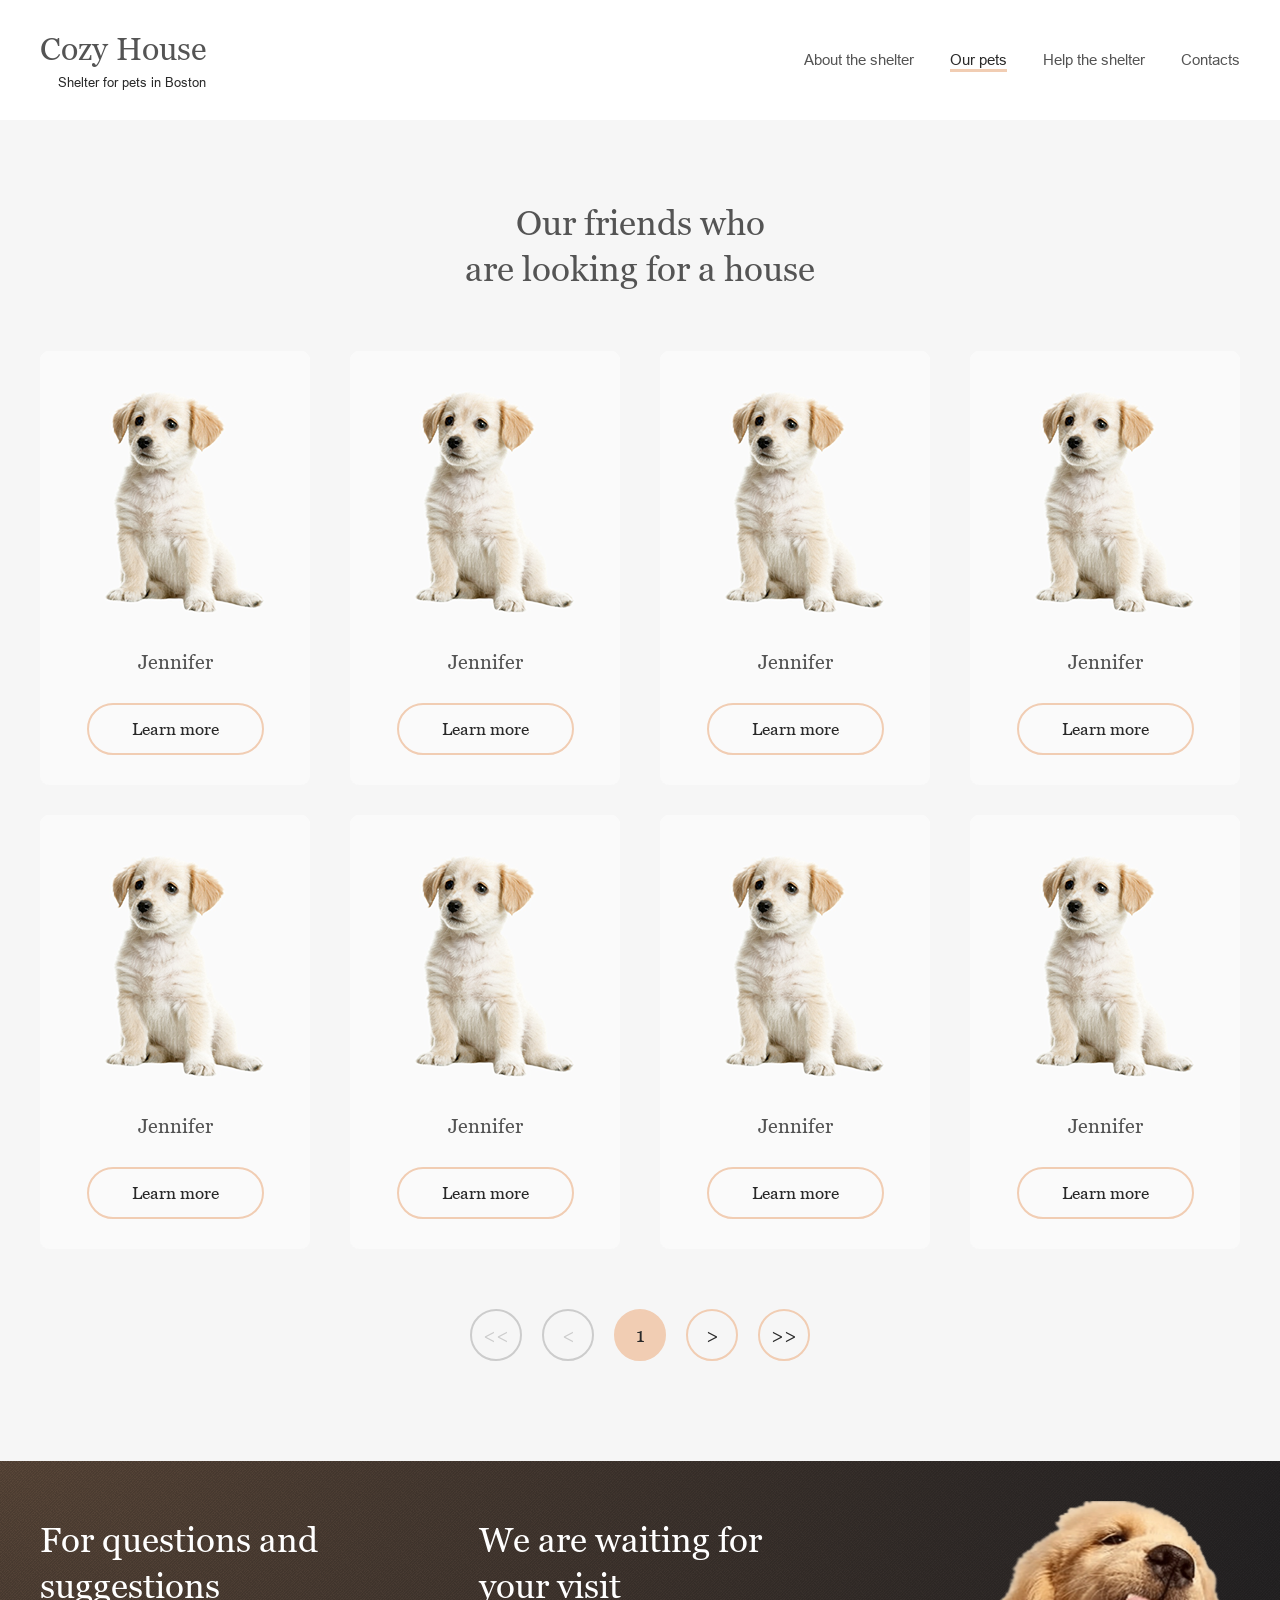
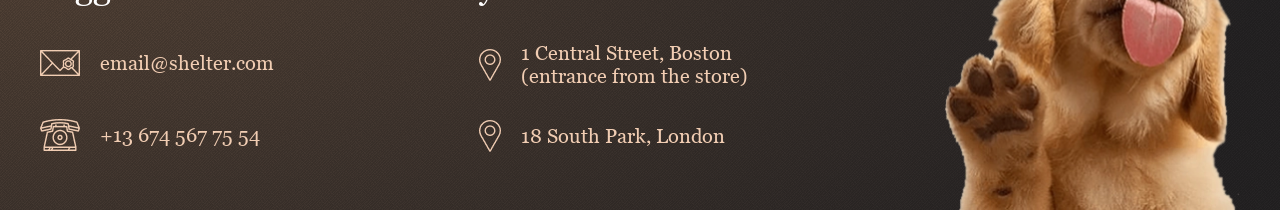
==== shelter/pets.html @ 3b266c6f "feat: add layout our pets page" ====
<!doctype html>
<html lang="en">
  <head>
    <meta charset="UTF-8" />
    <meta name="viewport" content="width=device-width, initial-scale=1.0" />
    <title>Our Pets</title>
    <link rel="stylesheet" href="./css/style.css" />
  </head>
  <body>
    <header class="header__content header__content--static u-content-width">
      <div class="header__logo">
        <p class="header__logo-title header__logo-title--dark">Cozy House</p>
        <p class="header__logo-subtitle header__logo-subtitle--dark">
          Shelter for pets in Boston
        </p>
      </div>
      <nav class="header__nav">
        <ul class="header__nav-list">
          <li class="header__nav-item header__nav-item--dark">
            <a href="" class="header__nav-link header__nav-link--dark"
              >About the shelter</a
            >
          </li>
          <li class="header__nav-item header__nav-item--dark is-active">
            <a
              href="./pets.html"
              class="header__nav-link header__nav-link--dark"
              >Our pets</a
            >
          </li>
          <li class="header__nav-item header__nav-item--dark">
            <a href="#help" class="header__nav-link header__nav-link--dark"
              >Help the shelter</a
            >
          </li>
          <li class="header__nav-item header__nav-item--dark">
            <a href="#footer" class="header__nav-link header__nav-link--dark"
              >Contacts</a
            >
          </li>
        </ul>
      </nav>
    </header>
    <main class="u-bgc-section">
      <div class="main-pets u-section-padding u-content-width">
        <h1 class="main-pets__title u-section-title u-section-title--center">
          Our friends who <br />
          are looking for a house
        </h1>
        <div class="main-pets__cards-wrapper">
          <div class="card">
            <img class="img" src="./assets/img/pets-jennifer.png" alt="" />
            <p class="card__pet-name">Jennifer</p>
            <button class="button button--width-187 button--bgc-transparent">
              Learn more
            </button>
          </div>
          <div class="card">
            <img class="img" src="./assets/img/pets-jennifer.png" alt="" />
            <p class="card__pet-name">Jennifer</p>
            <button class="button button--width-187 button--bgc-transparent">
              Learn more
            </button>
          </div>
          <div class="card">
            <img class="img" src="./assets/img/pets-jennifer.png" alt="" />
            <p class="card__pet-name">Jennifer</p>
            <button class="button button--width-187 button--bgc-transparent">
              Learn more
            </button>
          </div>
          <div class="card">
            <img class="img" src="./assets/img/pets-jennifer.png" alt="" />
            <p class="card__pet-name">Jennifer</p>
            <button class="button button--width-187 button--bgc-transparent">
              Learn more
            </button>
          </div>
          <div class="card">
            <img class="img" src="./assets/img/pets-jennifer.png" alt="" />
            <p class="card__pet-name">Jennifer</p>
            <button class="button button--width-187 button--bgc-transparent">
              Learn more
            </button>
          </div>
          <div class="card">
            <img class="img" src="./assets/img/pets-jennifer.png" alt="" />
            <p class="card__pet-name">Jennifer</p>
            <button class="button button--width-187 button--bgc-transparent">
              Learn more
            </button>
          </div>
          <div class="card">
            <img class="img" src="./assets/img/pets-jennifer.png" alt="" />
            <p class="card__pet-name">Jennifer</p>
            <button class="button button--width-187 button--bgc-transparent">
              Learn more
            </button>
          </div>
          <div class="card">
            <img class="img" src="./assets/img/pets-jennifer.png" alt="" />
            <p class="card__pet-name">Jennifer</p>
            <button class="button button--width-187 button--bgc-transparent">
              Learn more
            </button>
          </div>
        </div>
        <div class="main-pets__pagination">
          <button class="circle-button" disabled>&lt;&lt;</button>
          <button class="circle-button" disabled>&lt;</button>
          <button class="circle-button is-active">1</button>
          <button class="circle-button">&gt;</button>
          <button class="circle-button">&gt;&gt;</button>
        </div>
      </div>
    </main>
    <footer id="footer" class="footer">
      <div class="footer__content u-content-width">
        <div class="footer__block">
          <h2 class="footer__title footer__title--margin-42 u-section-title">
            For questions and suggestions
          </h2>
          <div class="footer__item footer__item--margin-bottom-43">
            <img class="img icon" src="./assets/img/mail.png" alt="" />
            <a class="footer__link" href="mailto:example@domain.com"
              >email@shelter.com</a
            >
          </div>
          <div class="footer__item">
            <img class="img icon" src="./assets/img/phone.png" alt="" />
            <a class="footer__link" href="tel:+13 674 567 75 54"
              >+13 674 567 75 54</a
            >
          </div>
        </div>
        <div class="footer__block">
          <h2 class="footer__title footer__title--margin-34 u-section-title">
            We are waiting for your visit
          </h2>
          <div class="footer__item footer__item--margin-bottom-32">
            <img class="icon" src="./assets/img/pin.png" alt="" />
            <a
              class="footer__link"
              target="_blank"
              href="https://www.google.com/maps/place/London,+UK/@51.5022575,-0.1047878,18.5z/data=!4m6!3m5!1s0x47d8a00baf21de75:0x52963a5addd52a99!8m2!3d51.5072178!4d-0.1275862!16zL20vMDRqcGw?entry=ttu&g_ep=EgoyMDI2MDYxMC4wIKXMDSoASAFQAw%3D%3D"
              >1 Central Street, Boston (entrance from the store)</a
            >
          </div>
          <div class="footer__item">
            <img class="icon" src="./assets/img/pin.png" alt="" />
            <a
              class="footer__link"
              href="https://www.google.com/maps/place/London,+UK/@51.5022575,-0.1047878,18.5z/data=!4m6!3m5!1s0x47d8a00baf21de75:0x52963a5addd52a99!8m2!3d51.5072178!4d-0.1275862!16zL20vMDRqcGw?entry=ttu&g_ep=EgoyMDI2MDYxMC4wIKXMDSoASAFQAw%3D%3D"
              >18 South Park, London
            </a>
          </div>
        </div>
        <div class="footer-img">
          <img class="img" src="./assets/img/footer-puppy.webp" alt="" />
        </div>
      </div>
    </footer>
  </body>
</html>
---- shelter/css/style.css ----
@charset "UTF-8";
:root {
  --color-primary: #f1cdb3;
  --color-light-s: #fafafa;
  --color-light-l: #f6f6f6;
  --color-light-hover: #fddcc4;
  --color-light-xl: #ffffff;
  --color-dark-s: #cdcdcd;
  --color-dark-m: #b2b2b2;
  --color-dark-l: #545454;
  --color-dark-xl: #292929;
  --fn-logo: 32px;
  --fn-sublogo: 13px;
  --fn-h1: 44px;
  --fn-main: 15px;
  --fn-button: 17px;
  --fn-h2: 35px;
  --fn-card: 20px;
}

/*! normalize.css v8.0.1 | MIT License | github.com/necolas/normalize.css */
/* Document
   ========================================================================== */
/**
 * 1. Correct the line height in all browsers.
 * 2. Prevent adjustments of font size after orientation changes in iOS.
 */
html {
  line-height: 1.15; /* 1 */
  -webkit-text-size-adjust: 100%; /* 2 */
}

/* Sections
   ========================================================================== */
/**
 * Remove the margin in all browsers.
 */
body {
  margin: 0;
}

/**
 * Render the `main` element consistently in IE.
 */
main {
  display: block;
}

/**
 * Correct the font size and margin on `h1` elements within `section` and
 * `article` contexts in Chrome, Firefox, and Safari.
 */
h1 {
  font-size: 2em;
  margin: 0.67em 0;
}

/* Grouping content
   ========================================================================== */
/**
 * 1. Add the correct box sizing in Firefox.
 * 2. Show the overflow in Edge and IE.
 */
hr {
  box-sizing: content-box; /* 1 */
  height: 0; /* 1 */
  overflow: visible; /* 2 */
}

/**
 * 1. Correct the inheritance and scaling of font size in all browsers.
 * 2. Correct the odd `em` font sizing in all browsers.
 */
pre {
  font-family: monospace, monospace; /* 1 */
  font-size: 1em; /* 2 */
}

/* Text-level semantics
   ========================================================================== */
/**
 * Remove the gray background on active links in IE 10.
 */
a {
  background-color: transparent;
}

/**
 * 1. Remove the bottom border in Chrome 57-
 * 2. Add the correct text decoration in Chrome, Edge, IE, Opera, and Safari.
 */
abbr[title] {
  border-bottom: none; /* 1 */
  text-decoration: underline; /* 2 */
  -webkit-text-decoration: underline dotted;
  text-decoration: underline dotted; /* 2 */
}

/**
 * Add the correct font weight in Chrome, Edge, and Safari.
 */
b,
strong {
  font-weight: bolder;
}

/**
 * 1. Correct the inheritance and scaling of font size in all browsers.
 * 2. Correct the odd `em` font sizing in all browsers.
 */
code,
kbd,
samp {
  font-family: monospace, monospace; /* 1 */
  font-size: 1em; /* 2 */
}

/**
 * Add the correct font size in all browsers.
 */
small {
  font-size: 80%;
}

/**
 * Prevent `sub` and `sup` elements from affecting the line height in
 * all browsers.
 */
sub,
sup {
  font-size: 75%;
  line-height: 0;
  position: relative;
  vertical-align: baseline;
}

sub {
  bottom: -0.25em;
}

sup {
  top: -0.5em;
}

/* Embedded content
   ========================================================================== */
/**
 * Remove the border on images inside links in IE 10.
 */
img {
  border-style: none;
}

/* Forms
   ========================================================================== */
/**
 * 1. Change the font styles in all browsers.
 * 2. Remove the margin in Firefox and Safari.
 */
button,
input,
optgroup,
select,
textarea {
  font-family: inherit; /* 1 */
  font-size: 100%; /* 1 */
  line-height: 1.15; /* 1 */
  margin: 0; /* 2 */
}

/**
 * Show the overflow in IE.
 * 1. Show the overflow in Edge.
 */
button,
input {
  /* 1 */
  overflow: visible;
}

/**
 * Remove the inheritance of text transform in Edge, Firefox, and IE.
 * 1. Remove the inheritance of text transform in Firefox.
 */
button,
select {
  /* 1 */
  text-transform: none;
}

/**
 * Correct the inability to style clickable types in iOS and Safari.
 */
button,
[type="button"],
[type="reset"],
[type="submit"] {
  -webkit-appearance: button;
  -moz-appearance: button;
  appearance: button;
}

/**
 * Remove the inner border and padding in Firefox.
 */
button::-moz-focus-inner,
[type="button"]::-moz-focus-inner,
[type="reset"]::-moz-focus-inner,
[type="submit"]::-moz-focus-inner {
  border-style: none;
  padding: 0;
}

/**
 * Restore the focus styles unset by the previous rule.
 */
button:-moz-focusring,
[type="button"]:-moz-focusring,
[type="reset"]:-moz-focusring,
[type="submit"]:-moz-focusring {
  outline: 1px dotted currentColor;
}

/**
 * Correct the padding in Firefox.
 */
fieldset {
  padding: 0.35em 0.75em 0.625em;
}

/**
 * 1. Correct the text wrapping in Edge and IE.
 * 2. Correct the color inheritance from `fieldset` elements in IE.
 * 3. Remove the padding so developers are not caught out when they zero out
 *    `fieldset` elements in all browsers.
 */
legend {
  box-sizing: border-box; /* 1 */
  color: inherit; /* 2 */
  display: table; /* 1 */
  max-width: 100%; /* 1 */
  padding: 0; /* 3 */
  white-space: normal; /* 1 */
}

/**
 * Add the correct vertical alignment in Chrome, Firefox, and Opera.
 */
progress {
  vertical-align: baseline;
}

/**
 * Remove the default vertical scrollbar in IE 10+.
 */
textarea {
  overflow: auto;
}

/**
 * 1. Add the correct box sizing in IE 10.
 * 2. Remove the padding in IE 10.
 */
[type="checkbox"],
[type="radio"] {
  box-sizing: border-box; /* 1 */
  padding: 0; /* 2 */
}

/**
 * Correct the cursor style of increment and decrement buttons in Chrome.
 */
[type="number"]::-webkit-inner-spin-button,
[type="number"]::-webkit-outer-spin-button {
  height: auto;
}

/**
 * 1. Correct the odd appearance in Chrome and Safari.
 * 2. Correct the outline style in Safari.
 */
[type="search"] {
  -moz-appearance: textfield;
  appearance: textfield; /* Современный стандарт */
  -webkit-appearance: textfield; /* Для поддержки старых версий Safari */
  outline-offset: -2px;
}

/**
 * Remove the inner padding in Chrome and Safari on macOS.
 */
[type="search"]::-webkit-search-decoration {
  -webkit-appearance: none;
}

/**
 * 1. Correct the inability to style clickable types in iOS and Safari.
 * 2. Change font properties to `inherit` in Safari.
 */
::-webkit-file-upload-button {
  -webkit-appearance: button; /* 1 */
  font: inherit; /* 2 */
}

/* Interactive
   ========================================================================== */
/*
 * Add the correct display in Edge, IE 10+, and Firefox.
 */
details {
  display: block;
}

/*
 * Add the correct display in all browsers.
 */
summary {
  display: list-item;
}

/* Misc
   ========================================================================== */
/**
 * Add the correct display in IE 10+.
 */
template {
  display: none;
}

/**
 * Add the correct display in IE 10.
 */
[hidden] {
  display: none;
}

@font-face {
  font-family: "Arial";
  src: url("../assets/fonts/arial-regular.woff2") format("woff2");
  font-weight: 400;
  font-style: normal;
  font-display: swap;
}
@font-face {
  font-family: "Georgia";
  src: url("../assets/fonts/georgia-regular.woff2") format("woff2");
  font-weight: 400;
  font-style: normal;
  font-display: swap;
}
@font-face {
  font-family: "Arial";
  src: url("../assets/fonts/arial-italic.woff2") format("woff2");
  font-weight: 400;
  font-style: italic;
  font-display: swap;
}
body {
  font-family: "Georgia", sans-serif;
}

.button {
  white-space: nowrap;
  max-width: 207px;
  padding: 13px 43px;
  background-color: var(--color-primary);
  border-radius: 100px;
  border: none;
  color: var(--color-dark-xl);
  font-size: var(--fn-button);
  border: 2px solid transparent;
  line-height: 130%;
  letter-spacing: 6%;
  transition: background-color 0.4s;
  cursor: pointer;
}
.button--width-261 {
  max-width: 261px;
}
.button--width-187 {
  max-width: 187px;
}
.button--bgc-transparent {
  border-color: var(--color-primary);
  background-color: transparent;
}
@media (hover: hover) and (pointer: fine) {
  .button:hover {
    background-color: var(--color-light-hover);
    border-color: var(--color-light-hover);
  }
}

.card {
  display: flex;
  flex-direction: column;
  align-items: center;
  gap: 29px;
  padding-bottom: 30px;
  border-radius: 9px;
  background-color: var(--color-light-s);
  transition: 0.3s;
  cursor: pointer;
}
.card__pet-name {
  color: var(--color-dark-l);
  font-size: var(--fn-card);
  line-height: 24px;
  letter-spacing: 6%;
}
@media (hover: hover) and (pointer: fine) {
  .card:hover {
    box-shadow: 0px 0px 15px 1px rgba(33, 59, 78, 0.158);
  }
}

.header {
  position: relative;
}

.header__content {
  display: flex;
  justify-content: space-between;
  align-items: center;
  height: 60px;
}
.header__content--absolute {
  position: absolute;
  top: 30px;
  left: 0;
  right: 0;
  padding-inline: 40px;
  width: 100%;
}
.header__content--static {
  padding-top: 30px;
  padding-bottom: 30px;
  box-sizing: content-box;
}

.header__logo {
  display: flex;
  flex-direction: column;
  justify-content: space-between;
  height: 100%;
}
.header__logo-title {
  color: var(--color-primary);
  font-size: var(--fn-logo);
  letter-spacing: 6%;
}
.header__logo-title--dark {
  color: var(--color-dark-l);
}
.header__logo-subtitle {
  color: var(--color-light-xl);
  font-family: "Arial";
  font-size: var(--fn-sublogo);
  letter-spacing: 10%;
  line-height: 15px;
  text-align: right;
}
.header__logo-subtitle--dark {
  color: var(--color-dark-xl);
}
.header__nav-list {
  list-style: none;
  display: flex;
  gap: 36px;
}
.header__nav-item {
  padding: 3px 0 4px;
  position: relative;
}
@media (hover: hover) and (pointer: fine) {
  .header__nav-item:hover .header__nav-link {
    color: var(--color-light-s);
  }
}
.header__nav-item.is-active .header__nav-link {
  color: var(--color-light-s);
  pointer-events: none;
}
.header__nav-item.is-active .header__nav-link::after {
  content: "";
  display: block;
  position: absolute;
  width: 100%;
  height: 3px;
  background-color: var(--color-primary);
}
.header__nav-item--dark.is-active .header__nav-link {
  color: var(--color-dark-xl);
}
.header__nav-item--dark .header__nav-link {
  color: var(--color-dark-l);
}
@media (hover: hover) and (pointer: fine) {
  .header__nav-item--dark:hover .header__nav-link {
    color: var(--color-dark-xl);
  }
}
.header__nav-link {
  font-family: "Arial", sans-serif;
  font-size: var(--fn-main);
  color: var(--color-dark-s);
  text-decoration: none;
  transition: color 0.2s;
}

.circle-button {
  width: 52px;
  height: 52px;
  border: 2px solid var(--color-primary);
  border-radius: 50%;
  background-color: transparent;
  background-size: 27% 11.5%;
  background-repeat: no-repeat;
  background-position: center;
  cursor: pointer;
  transition: 0.3s;
  color: var(--color-dark-xl);
  font-size: var(--fn-card);
  display: flex;
  align-items: center;
  justify-content: center;
}
@media (hover: hover) and (pointer: fine) {
  .circle-button:hover {
    background-color: var(--color-light-hover);
    border-color: var(--color-light-hover);
  }
}
.circle-button.is-active {
  background-color: var(--color-primary);
  pointer-events: none;
}
.circle-button:disabled {
  border-color: var(--color-dark-xl);
  opacity: 0.2;
  pointer-events: none;
}

html {
  box-sizing: border-box;
  scroll-behavior: smooth;
}

*,
*::before,
*::after {
  box-sizing: inherit;
  margin: 0;
  padding: 0;
  font-weight: 400;
}

.img {
  width: 100%;
  height: auto;
  display: block;
}
.img--height-60 {
  max-width: 60px;
  height: 60px;
  width: 100%;
  -o-object-fit: contain;
  object-fit: contain;
}

.u-content-width {
  max-width: 1280px;
  margin: 0 auto;
  padding-inline: clamp(10px, 10px + 30 * (100vw - 320px) / 960, 40px);
}

.u-section-padding {
  padding-top: 80px;
  padding-bottom: 100px;
}

.u-section-title {
  color: var(--color-dark-l);
  font-size: var(--fn-h2);
  line-height: 130%;
  letter-spacing: 6%;
  max-width: 400px;
  margin: 0;
}
.u-section-title--center {
  text-align: center;
}

.u-bgc-section {
  background-color: var(--color-light-l);
}

.section-not-only {
  background:
    url(../assets/img/noise_transparent.png),
    radial-gradient(100% 215.42% at 0% 0%, #5b483a 0%, #262425 100%), #211f20;
}

.not-only-content {
  display: flex;
  justify-content: center;
  gap: 42px;
  padding-top: 180px;
}
.not-only-content__txt-content {
  padding-top: 163px;
  max-width: 460px;
  display: flex;
  flex-direction: column;
  gap: 42px;
}
.not-only-content__h1 {
  max-width: 310px;
  margin: 0;
  color: var(--color-light-xl);
  font-size: var(--fn-h1);
  line-height: 130%;
  letter-spacing: 0%;
  text-align: left;
}
.not-only-content__main-text {
  color: var(--color-dark-s);
  font-family: "Arial";
  font-size: var(--fn-main);
  line-height: 160%;
  letter-spacing: 0px;
}
.not-only-content__img-content {
  max-width: 698px;
  width: 100%;
}

.section-about {
  display: flex;
  justify-content: center;
  gap: 120px;
}
.section-about__img-content {
  max-width: 300px;
}
.section-about__text-content {
  display: flex;
  justify-content: center;
  flex-direction: column;
  gap: 25px;
  max-width: 430px;
}
.section-about__p1,
.section-about__p2 {
  color: var(--color-dark-xl);
  font-family: "Arial";
  font-size: var(--fn-main);
  line-height: 160%;
  letter-spacing: 0px;
}

.our-friend-content {
  display: flex;
  flex-direction: column;
  align-items: center;
  justify-content: center;
  gap: 60px;
}

.slider {
  display: flex;
  justify-content: space-between;
  align-items: center;
  width: 100%;
}
.slider__track {
  display: flex;
  gap: 90px;
}
.slider__button:first-child {
  background-image: url("../assets/img/arrow-left.png");
}
.slider__button:last-child {
  background-image: url("../assets/img/arrow-right.png");
}

.section-help {
  display: flex;
  flex-direction: column;
  align-items: center;
  gap: 60px;
}
.section-help__title {
  max-width: 350px;
}
.section-help__list {
  max-width: 1026px;
  display: flex;
  justify-content: center;
  flex-wrap: wrap;
  row-gap: 55px;
  -moz-column-gap: 119px;
  column-gap: 119px;
}
.section-help__list-item {
  display: flex;
  flex-direction: column;
  gap: 30px;
  align-items: center;
}
.section-help__list-item-text {
  color: var(--color-dark-l);
  font-size: var(--fn-card);
  line-height: 115%;
  letter-spacing: 6%;
}

.section-addition__content {
  display: flex;
  gap: 30px;
  justify-content: center;
  align-items: center;
  margin-top: -1px;
}
.section-addition__content .addition-text {
  display: flex;
  flex-direction: column;
  gap: 20px;
}
.section-addition__content .addition-text__title {
  max-width: 300px;
}
.section-addition__content .addition-text__subtitle {
  color: var(--color-dark-l);
  font-size: var(--fn-main);
  line-height: 110%;
  letter-spacing: 6%;
}
.section-addition__content .addition-text__credit-card {
  max-width: 350px;
  padding: 10px 15px;
  display: flex;
  gap: 15px;
  background-color: var(--color-primary);
  border-radius: 9px;
}
.section-addition__content .addition-text__credit-card-number {
  font-size: var(--fn-card);
  line-height: 23px;
  letter-spacing: 6%;
  color: var(--color-dark-l);
}
.section-addition__content .addition-text__info {
  max-width: 380px;
  color: var(--color-dark-m);
  font-family: "Arial";
  font-style: italic;
  font-size: 12px;
  line-height: 18px;
  letter-spacing: 0px;
}

.main-pets {
  display: flex;
  flex-direction: column;
  align-items: center;
  gap: 60px;
}
.main-pets__title {
  max-width: 400px;
}
.main-pets__cards-wrapper {
  display: flex;
  justify-content: center;
  width: 100%;
  flex-wrap: wrap;
  -moz-column-gap: 40px;
  column-gap: 40px;
  row-gap: 30px;
}
.main-pets__pagination {
  display: flex;
  justify-content: center;
  gap: 20px;
}

.footer {
  background:
    url(../assets/img/noise_transparent.png),
    radial-gradient(100% 215.42% at 0% 0%, #5b483a 0%, #262425 100%), #211f20;
}
.footer__content {
  padding-bottom: 0;
  padding-top: clamp(30px, 30px + 10 * (100vw - 768px) / 512, 40px);
  display: flex;
  justify-content: space-between;
  -moz-column-gap: 160px;
  column-gap: 160px;
  row-gap: 65px;
}
.footer__title {
  color: var(--color-light-xl);
}
.footer__title--margin-42 {
  margin-bottom: 42px;
}
.footer__title--margin-34 {
  margin-bottom: 34px;
}
.footer__block {
  margin-top: 16px;
  display: flex;
  flex-direction: column;
}
.footer__block:nth-child(1) {
  max-width: 279px;
}
.footer__block:nth-child(2) {
  max-width: 302px;
}
.footer__link {
  text-decoration: none;
  color: var(--color-primary);
  font-size: var(--fn-card);
  line-height: 115%;
  letter-spacing: 6%;
  transition: color 0.3s;
}
.footer__item {
  display: flex;
  align-items: center;
  gap: 20px;
}
.footer__item .img {
  max-width: 40px;
}
.footer__item .icon {
  filter: brightness(1) invert(0);
  transition: filter 0.3s ease;
}
.footer__item--margin-bottom-43 {
  margin-bottom: 43px;
}
.footer__item--margin-bottom-32 {
  margin-bottom: 32px;
}
@media (hover: hover) and (pointer: fine) {
  .footer__item:hover .icon {
    filter: brightness(0) invert(1);
  }
  .footer__item:hover .footer__link {
    color: var(--color-light-xl);
  }
} /*# sourceMappingURL=style.css.map */
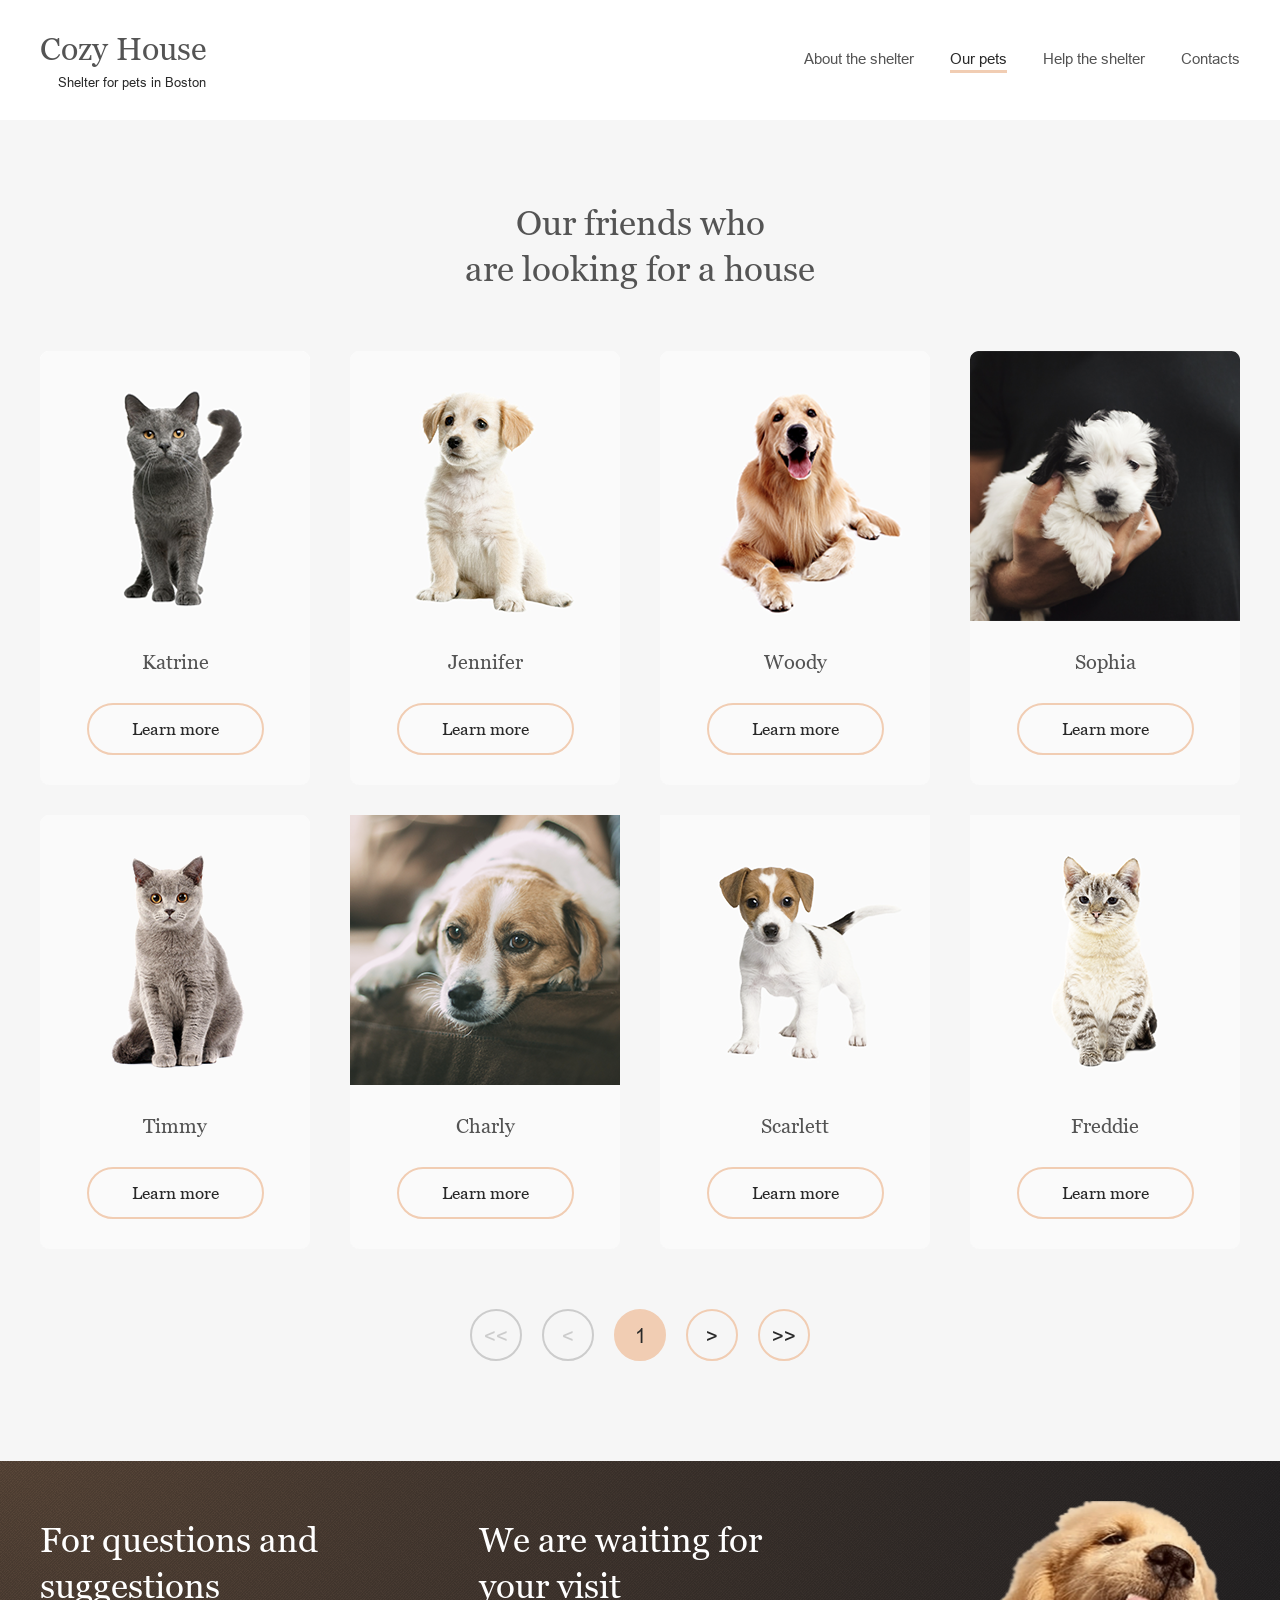
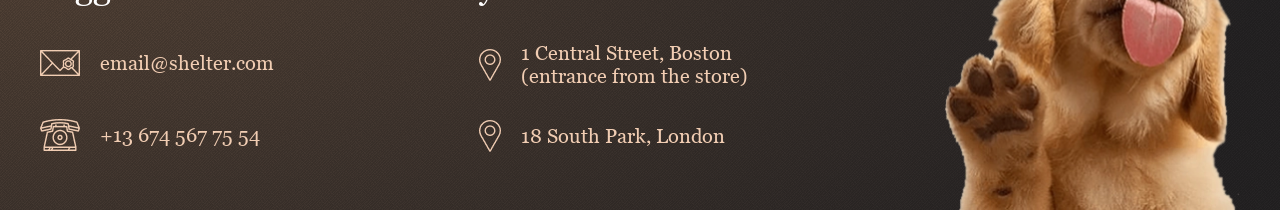
==== commit 4be884f5: "feat: add favicon, add fluid paddings, remove comments" ====
--- a/shelter/pets.html
+++ b/shelter/pets.html
@@ -4,20 +4,35 @@
     <meta charset="UTF-8" />
     <meta name="viewport" content="width=device-width, initial-scale=1.0" />
     <title>Our Pets</title>
+    <link
+      rel="icon"
+      type="image/png"
+      href="./favicon-32x32.png?v=4"
+      sizes="32x32"
+    />
+    <link
+      rel="icon"
+      type="image/png"
+      href="./favicon-16x16.png?v=4"
+      sizes="16x16"
+    />
+
     <link rel="stylesheet" href="./css/style.css" />
   </head>
   <body>
     <header class="header__content header__content--static u-content-width">
-      <div class="header__logo">
+      <a class="header__logo" href="./index.html">
         <p class="header__logo-title header__logo-title--dark">Cozy House</p>
         <p class="header__logo-subtitle header__logo-subtitle--dark">
           Shelter for pets in Boston
         </p>
-      </div>
+      </a>
       <nav class="header__nav">
         <ul class="header__nav-list">
           <li class="header__nav-item header__nav-item--dark">
-            <a href="" class="header__nav-link header__nav-link--dark"
+            <a
+              href="./index.html"
+              class="header__nav-link header__nav-link--dark"
               >About the shelter</a
             >
           </li>
@@ -29,7 +44,9 @@
             >
           </li>
           <li class="header__nav-item header__nav-item--dark">
-            <a href="#help" class="header__nav-link header__nav-link--dark"
+            <a
+              href="./index.html#help"
+              class="header__nav-link header__nav-link--dark"
               >Help the shelter</a
             >
           </li>
@@ -49,8 +66,8 @@
         </h1>
         <div class="main-pets__cards-wrapper">
           <div class="card">
-            <img class="img" src="./assets/img/pets-jennifer.png" alt="" />
-            <p class="card__pet-name">Jennifer</p>
+            <img class="img" src="./assets/img/pets-katrine.png" alt="" />
+            <p class="card__pet-name">Katrine</p>
             <button class="button button--width-187 button--bgc-transparent">
               Learn more
             </button>
@@ -63,43 +80,43 @@
             </button>
           </div>
           <div class="card">
-            <img class="img" src="./assets/img/pets-jennifer.png" alt="" />
-            <p class="card__pet-name">Jennifer</p>
+            <img class="img" src="./assets/img/pets-woody.png" alt="" />
+            <p class="card__pet-name">Woody</p>
             <button class="button button--width-187 button--bgc-transparent">
               Learn more
             </button>
           </div>
           <div class="card">
-            <img class="img" src="./assets/img/pets-jennifer.png" alt="" />
-            <p class="card__pet-name">Jennifer</p>
+            <img class="img" src="./assets/img/pets-sofia.png" alt="" />
+            <p class="card__pet-name">Sophia</p>
             <button class="button button--width-187 button--bgc-transparent">
               Learn more
             </button>
           </div>
           <div class="card">
-            <img class="img" src="./assets/img/pets-jennifer.png" alt="" />
-            <p class="card__pet-name">Jennifer</p>
+            <img class="img" src="./assets/img/pets-timmy.png" alt="" />
+            <p class="card__pet-name">Timmy</p>
             <button class="button button--width-187 button--bgc-transparent">
               Learn more
             </button>
           </div>
           <div class="card">
-            <img class="img" src="./assets/img/pets-jennifer.png" alt="" />
-            <p class="card__pet-name">Jennifer</p>
+            <img class="img" src="./assets/img/pet-charly.png" alt="" />
+            <p class="card__pet-name">Charly</p>
             <button class="button button--width-187 button--bgc-transparent">
               Learn more
             </button>
           </div>
           <div class="card">
-            <img class="img" src="./assets/img/pets-jennifer.png" alt="" />
-            <p class="card__pet-name">Jennifer</p>
+            <img class="img" src="./assets/img/pets-scarlet.png" alt="" />
+            <p class="card__pet-name">Scarlett</p>
             <button class="button button--width-187 button--bgc-transparent">
               Learn more
             </button>
           </div>
           <div class="card">
-            <img class="img" src="./assets/img/pets-jennifer.png" alt="" />
-            <p class="card__pet-name">Jennifer</p>
+            <img class="img" src="./assets/img/pets-fredii.png" alt="" />
+            <p class="card__pet-name">Freddie</p>
             <button class="button button--width-187 button--bgc-transparent">
               Learn more
             </button>
--- a/shelter/css/style.css
+++ b/shelter/css/style.css
@@ -18,96 +18,41 @@
   --fn-card: 20px;
 }
 
-/*! normalize.css v8.0.1 | MIT License | github.com/necolas/normalize.css */
-/* Document
-   ========================================================================== */
-/**
- * 1. Correct the line height in all browsers.
- * 2. Prevent adjustments of font size after orientation changes in iOS.
- */
 html {
   line-height: 1.15; /* 1 */
   -webkit-text-size-adjust: 100%; /* 2 */
 }
 
-/* Sections
-   ========================================================================== */
-/**
- * Remove the margin in all browsers.
- */
 body {
   margin: 0;
 }
 
-/**
- * Render the `main` element consistently in IE.
- */
 main {
   display: block;
 }
 
-/**
- * Correct the font size and margin on `h1` elements within `section` and
- * `article` contexts in Chrome, Firefox, and Safari.
- */
 h1 {
   font-size: 2em;
   margin: 0.67em 0;
 }
 
-/* Grouping content
-   ========================================================================== */
-/**
- * 1. Add the correct box sizing in Firefox.
- * 2. Show the overflow in Edge and IE.
- */
 hr {
   box-sizing: content-box; /* 1 */
   height: 0; /* 1 */
   overflow: visible; /* 2 */
 }
 
-/**
- * 1. Correct the inheritance and scaling of font size in all browsers.
- * 2. Correct the odd `em` font sizing in all browsers.
- */
-pre {
-  font-family: monospace, monospace; /* 1 */
-  font-size: 1em; /* 2 */
-}
-
-/* Text-level semantics
-   ========================================================================== */
-/**
- * Remove the gray background on active links in IE 10.
- */
 a {
   background-color: transparent;
 }
 
-/**
- * 1. Remove the bottom border in Chrome 57-
- * 2. Add the correct text decoration in Chrome, Edge, IE, Opera, and Safari.
- */
 abbr[title] {
   border-bottom: none; /* 1 */
   text-decoration: underline; /* 2 */
   -webkit-text-decoration: underline dotted;
-  text-decoration: underline dotted; /* 2 */
-}
-
-/**
- * Add the correct font weight in Chrome, Edge, and Safari.
- */
-b,
-strong {
-  font-weight: bolder;
-}
-
-/**
- * 1. Correct the inheritance and scaling of font size in all browsers.
- * 2. Correct the odd `em` font sizing in all browsers.
- */
+          text-decoration: underline dotted; /* 2 */
+}
+
 code,
 kbd,
 samp {
@@ -115,17 +60,10 @@
   font-size: 1em; /* 2 */
 }
 
-/**
- * Add the correct font size in all browsers.
- */
 small {
   font-size: 80%;
 }
 
-/**
- * Prevent `sub` and `sup` elements from affecting the line height in
- * all browsers.
- */
 sub,
 sup {
   font-size: 75%;
@@ -142,98 +80,48 @@
   top: -0.5em;
 }
 
-/* Embedded content
-   ========================================================================== */
-/**
- * Remove the border on images inside links in IE 10.
- */
 img {
   border-style: none;
 }
 
-/* Forms
-   ========================================================================== */
-/**
- * 1. Change the font styles in all browsers.
- * 2. Remove the margin in Firefox and Safari.
- */
-button,
-input,
-optgroup,
-select,
-textarea {
-  font-family: inherit; /* 1 */
-  font-size: 100%; /* 1 */
-  line-height: 1.15; /* 1 */
-  margin: 0; /* 2 */
-}
-
-/**
- * Show the overflow in IE.
- * 1. Show the overflow in Edge.
- */
 button,
 input {
-  /* 1 */
   overflow: visible;
 }
 
-/**
- * Remove the inheritance of text transform in Edge, Firefox, and IE.
- * 1. Remove the inheritance of text transform in Firefox.
- */
 button,
 select {
-  /* 1 */
   text-transform: none;
 }
 
-/**
- * Correct the inability to style clickable types in iOS and Safari.
- */
 button,
-[type="button"],
-[type="reset"],
-[type="submit"] {
+[type=button],
+[type=reset],
+[type=submit] {
   -webkit-appearance: button;
-  -moz-appearance: button;
-  appearance: button;
-}
-
-/**
- * Remove the inner border and padding in Firefox.
- */
+     -moz-appearance: button;
+          appearance: button;
+}
+
 button::-moz-focus-inner,
-[type="button"]::-moz-focus-inner,
-[type="reset"]::-moz-focus-inner,
-[type="submit"]::-moz-focus-inner {
+[type=button]::-moz-focus-inner,
+[type=reset]::-moz-focus-inner,
+[type=submit]::-moz-focus-inner {
   border-style: none;
   padding: 0;
 }
 
-/**
- * Restore the focus styles unset by the previous rule.
- */
 button:-moz-focusring,
-[type="button"]:-moz-focusring,
-[type="reset"]:-moz-focusring,
-[type="submit"]:-moz-focusring {
+[type=button]:-moz-focusring,
+[type=reset]:-moz-focusring,
+[type=submit]:-moz-focusring {
   outline: 1px dotted currentColor;
 }
 
-/**
- * Correct the padding in Firefox.
- */
 fieldset {
   padding: 0.35em 0.75em 0.625em;
 }
 
-/**
- * 1. Correct the text wrapping in Edge and IE.
- * 2. Correct the color inheritance from `fieldset` elements in IE.
- * 3. Remove the padding so developers are not caught out when they zero out
- *    `fieldset` elements in all browsers.
- */
 legend {
   box-sizing: border-box; /* 1 */
   color: inherit; /* 2 */
@@ -243,93 +131,49 @@
   white-space: normal; /* 1 */
 }
 
-/**
- * Add the correct vertical alignment in Chrome, Firefox, and Opera.
- */
 progress {
   vertical-align: baseline;
 }
 
-/**
- * Remove the default vertical scrollbar in IE 10+.
- */
 textarea {
   overflow: auto;
 }
 
-/**
- * 1. Add the correct box sizing in IE 10.
- * 2. Remove the padding in IE 10.
- */
-[type="checkbox"],
-[type="radio"] {
+[type=checkbox],
+[type=radio] {
   box-sizing: border-box; /* 1 */
   padding: 0; /* 2 */
 }
 
-/**
- * Correct the cursor style of increment and decrement buttons in Chrome.
- */
-[type="number"]::-webkit-inner-spin-button,
-[type="number"]::-webkit-outer-spin-button {
+[type=number]::-webkit-inner-spin-button,
+[type=number]::-webkit-outer-spin-button {
   height: auto;
 }
 
-/**
- * 1. Correct the odd appearance in Chrome and Safari.
- * 2. Correct the outline style in Safari.
- */
-[type="search"] {
+[type=search] {
   -moz-appearance: textfield;
-  appearance: textfield; /* Современный стандарт */
+       appearance: textfield; /* Современный стандарт */
   -webkit-appearance: textfield; /* Для поддержки старых версий Safari */
   outline-offset: -2px;
 }
 
-/**
- * Remove the inner padding in Chrome and Safari on macOS.
- */
-[type="search"]::-webkit-search-decoration {
+[type=search]::-webkit-search-decoration {
   -webkit-appearance: none;
 }
 
-/**
- * 1. Correct the inability to style clickable types in iOS and Safari.
- * 2. Change font properties to `inherit` in Safari.
- */
 ::-webkit-file-upload-button {
   -webkit-appearance: button; /* 1 */
   font: inherit; /* 2 */
 }
 
-/* Interactive
-   ========================================================================== */
-/*
- * Add the correct display in Edge, IE 10+, and Firefox.
- */
 details {
   display: block;
 }
 
-/*
- * Add the correct display in all browsers.
- */
-summary {
-  display: list-item;
-}
-
-/* Misc
-   ========================================================================== */
-/**
- * Add the correct display in IE 10+.
- */
 template {
   display: none;
 }
 
-/**
- * Add the correct display in IE 10.
- */
 [hidden] {
   display: none;
 }
@@ -357,6 +201,8 @@
 }
 body {
   font-family: "Georgia", sans-serif;
+  font-size: var(--fn-main);
+  color: var(--color-dark-l);
 }
 
 .button {
@@ -367,8 +213,10 @@
   border-radius: 100px;
   border: none;
   color: var(--color-dark-xl);
+  text-decoration: none;
   font-size: var(--fn-button);
   border: 2px solid transparent;
+  font-family: "Georgia", sans-serif;
   line-height: 130%;
   letter-spacing: 6%;
   transition: background-color 0.4s;
@@ -412,100 +260,10 @@
   .card:hover {
     box-shadow: 0px 0px 15px 1px rgba(33, 59, 78, 0.158);
   }
-}
-
-.header {
-  position: relative;
-}
-
-.header__content {
-  display: flex;
-  justify-content: space-between;
-  align-items: center;
-  height: 60px;
-}
-.header__content--absolute {
-  position: absolute;
-  top: 30px;
-  left: 0;
-  right: 0;
-  padding-inline: 40px;
-  width: 100%;
-}
-.header__content--static {
-  padding-top: 30px;
-  padding-bottom: 30px;
-  box-sizing: content-box;
-}
-
-.header__logo {
-  display: flex;
-  flex-direction: column;
-  justify-content: space-between;
-  height: 100%;
-}
-.header__logo-title {
-  color: var(--color-primary);
-  font-size: var(--fn-logo);
-  letter-spacing: 6%;
-}
-.header__logo-title--dark {
-  color: var(--color-dark-l);
-}
-.header__logo-subtitle {
-  color: var(--color-light-xl);
-  font-family: "Arial";
-  font-size: var(--fn-sublogo);
-  letter-spacing: 10%;
-  line-height: 15px;
-  text-align: right;
-}
-.header__logo-subtitle--dark {
-  color: var(--color-dark-xl);
-}
-.header__nav-list {
-  list-style: none;
-  display: flex;
-  gap: 36px;
-}
-.header__nav-item {
-  padding: 3px 0 4px;
-  position: relative;
-}
-@media (hover: hover) and (pointer: fine) {
-  .header__nav-item:hover .header__nav-link {
-    color: var(--color-light-s);
-  }
-}
-.header__nav-item.is-active .header__nav-link {
-  color: var(--color-light-s);
-  pointer-events: none;
-}
-.header__nav-item.is-active .header__nav-link::after {
-  content: "";
-  display: block;
-  position: absolute;
-  width: 100%;
-  height: 3px;
-  background-color: var(--color-primary);
-}
-.header__nav-item--dark.is-active .header__nav-link {
-  color: var(--color-dark-xl);
-}
-.header__nav-item--dark .header__nav-link {
-  color: var(--color-dark-l);
-}
-@media (hover: hover) and (pointer: fine) {
-  .header__nav-item--dark:hover .header__nav-link {
-    color: var(--color-dark-xl);
-  }
-}
-.header__nav-link {
-  font-family: "Arial", sans-serif;
-  font-size: var(--fn-main);
-  color: var(--color-dark-s);
-  text-decoration: none;
-  transition: color 0.2s;
+  .card:hover .button {
+    background-color: var(--color-light-hover);
+    border-color: var(--color-light-hover);
+  }
 }
 
 .circle-button {
@@ -524,6 +282,8 @@
   display: flex;
   align-items: center;
   justify-content: center;
+  line-height: 115%;
+  letter-spacing: 6%;
 }
 @media (hover: hover) and (pointer: fine) {
   .circle-button:hover {
@@ -555,6 +315,105 @@
   font-weight: 400;
 }
 
+.header {
+  position: relative;
+}
+
+.header__content {
+  display: flex;
+  justify-content: space-between;
+  align-items: center;
+  height: 60px;
+}
+.header__content--absolute {
+  position: absolute;
+  top: 30px;
+  left: 0;
+  right: 0;
+  padding-inline: 40px;
+  width: 100%;
+}
+.header__content--static {
+  padding-top: 30px;
+  padding-bottom: 30px;
+  box-sizing: content-box;
+}
+
+.header__logo {
+  display: flex;
+  flex-direction: column;
+  justify-content: space-between;
+  height: 100%;
+  text-decoration: none;
+}
+.header__logo-title {
+  color: var(--color-primary);
+  font-size: var(--fn-logo);
+  letter-spacing: 6%;
+}
+.header__logo-title--dark {
+  color: var(--color-dark-l);
+}
+.header__logo-subtitle {
+  color: var(--color-light-xl);
+  font-family: "Arial";
+  font-size: var(--fn-sublogo);
+  letter-spacing: 10%;
+  line-height: 15px;
+  text-align: right;
+}
+.header__logo-subtitle--dark {
+  color: var(--color-dark-xl);
+}
+.header__nav-list {
+  padding-bottom: 2px;
+  list-style: none;
+  display: flex;
+  gap: 36px;
+}
+.header__nav-item {
+  padding: 3px 0 4px;
+}
+@media (hover: hover) and (pointer: fine) {
+  .header__nav-item:hover .header__nav-link {
+    color: var(--color-light-s);
+  }
+}
+.header__nav-item.is-active .header__nav-link {
+  position: relative;
+  display: block;
+  color: var(--color-light-s);
+  pointer-events: none;
+}
+.header__nav-item.is-active .header__nav-link::after {
+  content: "";
+  display: block;
+  position: absolute;
+  left: 0;
+  bottom: -6px;
+  width: 100%;
+  height: 3px;
+  background-color: var(--color-primary);
+}
+.header__nav-item--dark.is-active .header__nav-link {
+  color: var(--color-dark-xl);
+}
+.header__nav-item--dark .header__nav-link {
+  color: var(--color-dark-l);
+}
+@media (hover: hover) and (pointer: fine) {
+  .header__nav-item--dark:hover .header__nav-link {
+    color: var(--color-dark-xl);
+  }
+}
+.header__nav-link {
+  font-family: "Arial", sans-serif;
+  font-size: var(--fn-main);
+  color: var(--color-dark-s);
+  text-decoration: none;
+  transition: color 0.2s;
+}
+
 .img {
   width: 100%;
   height: auto;
@@ -565,7 +424,7 @@
   height: 60px;
   width: 100%;
   -o-object-fit: contain;
-  object-fit: contain;
+     object-fit: contain;
 }
 
 .u-content-width {
@@ -580,7 +439,6 @@
 }
 
 .u-section-title {
-  color: var(--color-dark-l);
   font-size: var(--fn-h2);
   line-height: 130%;
   letter-spacing: 6%;
@@ -596,9 +454,7 @@
 }
 
 .section-not-only {
-  background:
-    url(../assets/img/noise_transparent.png),
-    radial-gradient(100% 215.42% at 0% 0%, #5b483a 0%, #262425 100%), #211f20;
+  background: url(../assets/img/noise_transparent.png), radial-gradient(100% 215.42% at 0% 0%, #5b483a 0%, #262425 100%), #211f20;
 }
 
 .not-only-content {
@@ -606,10 +462,26 @@
   justify-content: center;
   gap: 42px;
   padding-top: 180px;
+  padding-top: clamp(150px, 150px + 30 * (100vw - 768px) / 512, 180px);
+}
+@media (max-width: 830px) {
+  .not-only-content {
+    flex-direction: column;
+    align-items: center;
+    gap: 100px;
+  }
+  .not-only-content__img-content {
+    max-width: 569px;
+    align-self: flex-end;
+  }
+  .not-only-content__button {
+    align-self: center;
+  }
 }
 .not-only-content__txt-content {
-  padding-top: 163px;
+  padding-top: clamp(0px, 0px + 163 * (100vw - 768px) / 512, 163px);
   max-width: 460px;
+  width: 100%;
   display: flex;
   flex-direction: column;
   gap: 42px;
@@ -625,8 +497,7 @@
 }
 .not-only-content__main-text {
   color: var(--color-dark-s);
-  font-family: "Arial";
-  font-size: var(--fn-main);
+  font-family: "Arial", serif;
   line-height: 160%;
   letter-spacing: 0px;
 }
@@ -639,9 +510,18 @@
   display: flex;
   justify-content: center;
   gap: 120px;
+  gap: clamp(80px, 7.8125vw + 20px, 120px);
+}
+@media (max-width: 768px) {
+  .section-about {
+    flex-direction: column-reverse;
+    align-items: center;
+    gap: clamp(42px, 8.4821428571vw + 14.8571428571px, 80px);
+  }
 }
 .section-about__img-content {
   max-width: 300px;
+  width: 100%;
 }
 .section-about__text-content {
   display: flex;
@@ -649,12 +529,11 @@
   flex-direction: column;
   gap: 25px;
   max-width: 430px;
-}
-.section-about__p1,
-.section-about__p2 {
+  width: 100%;
+}
+.section-about__p1, .section-about__p2 {
   color: var(--color-dark-xl);
-  font-family: "Arial";
-  font-size: var(--fn-main);
+  font-family: "Arial", serif;
   line-height: 160%;
   letter-spacing: 0px;
 }
@@ -670,12 +549,27 @@
 .slider {
   display: flex;
   justify-content: space-between;
-  align-items: center;
-  width: 100%;
+  gap: 12px;
+  align-items: center;
+  width: 100%;
+}
+.slider__visible {
+  overflow-x: hidden;
 }
 .slider__track {
   display: flex;
-  gap: 90px;
+  gap: clamp(40px, 9.765625vw + -35px, 90px);
+}
+@media (max-width: 768px) {
+  .slider__track {
+    gap: clamp(30px, 2.2321428571vw + 22.8571428571px, 40px);
+  }
+}
+.slider__item {
+  flex-shrink: 0;
+}
+.slider__button {
+  flex-shrink: 0;
 }
 .slider__button:first-child {
   background-image: url("../assets/img/arrow-left.png");
@@ -694,13 +588,12 @@
   max-width: 350px;
 }
 .section-help__list {
-  max-width: 1026px;
   display: flex;
   justify-content: center;
   flex-wrap: wrap;
   row-gap: 55px;
-  -moz-column-gap: 119px;
-  column-gap: 119px;
+  -moz-column-gap: clamp(60px, 11.71875vw + -30px, 120px);
+       column-gap: clamp(60px, 11.71875vw + -30px, 120px);
 }
 .section-help__list-item {
   display: flex;
@@ -709,10 +602,26 @@
   align-items: center;
 }
 .section-help__list-item-text {
-  color: var(--color-dark-l);
   font-size: var(--fn-card);
   line-height: 115%;
   letter-spacing: 6%;
+  white-space: nowrap;
+}
+@media (max-width: 768px) {
+  .section-help__list {
+    row-gap: clamp(30px, 5.5803571429vw + 12.1428571429px, 55px);
+    -moz-column-gap: clamp(30px, 6.6964285714vw + 8.5714285714px, 60px);
+         column-gap: clamp(30px, 6.6964285714vw + 8.5714285714px, 60px);
+  }
+  .section-help__list-item {
+    max-width: clamp(130px, 8.9285714286vw + 101.4285714286px, 170px);
+    width: 100%;
+  }
+}
+@media (max-width: 320px) {
+  .section-help__list {
+    justify-content: space-between;
+  }
 }
 
 .section-addition__content {
@@ -731,8 +640,6 @@
   max-width: 300px;
 }
 .section-addition__content .addition-text__subtitle {
-  color: var(--color-dark-l);
-  font-size: var(--fn-main);
   line-height: 110%;
   letter-spacing: 6%;
 }
@@ -743,6 +650,13 @@
   gap: 15px;
   background-color: var(--color-primary);
   border-radius: 9px;
+  text-decoration: none;
+  transition: background-color 0.3s;
+}
+@media (hover: hover) and (pointer: fine) {
+  .section-addition__content .addition-text__credit-card:hover {
+    background-color: var(--color-light-hover);
+  }
 }
 .section-addition__content .addition-text__credit-card-number {
   font-size: var(--fn-card);
@@ -753,12 +667,17 @@
 .section-addition__content .addition-text__info {
   max-width: 380px;
   color: var(--color-dark-m);
-  font-family: "Arial";
+  font-family: "Arial", serif;
   font-style: italic;
   font-size: 12px;
   line-height: 18px;
   letter-spacing: 0px;
 }
+@media (max-width: 768px) {
+  .section-addition__content {
+    flex-direction: column-reverse;
+  }
+}
 
 .main-pets {
   display: flex;
@@ -775,7 +694,7 @@
   width: 100%;
   flex-wrap: wrap;
   -moz-column-gap: 40px;
-  column-gap: 40px;
+       column-gap: 40px;
   row-gap: 30px;
 }
 .main-pets__pagination {
@@ -783,19 +702,22 @@
   justify-content: center;
   gap: 20px;
 }
+@media (max-width: 768px) {
+  .main-pets__pagination {
+    gap: clamp(10px, 2.2321428571vw + 2.8571428571px, 20px);
+  }
+}
 
 .footer {
-  background:
-    url(../assets/img/noise_transparent.png),
-    radial-gradient(100% 215.42% at 0% 0%, #5b483a 0%, #262425 100%), #211f20;
+  background: url(../assets/img/noise_transparent.png), radial-gradient(100% 215.42% at 0% 0%, #5b483a 0%, #262425 100%), #211f20;
 }
 .footer__content {
   padding-bottom: 0;
   padding-top: clamp(30px, 30px + 10 * (100vw - 768px) / 512, 40px);
   display: flex;
-  justify-content: space-between;
-  -moz-column-gap: 160px;
-  column-gap: 160px;
+  justify-content: center;
+  -moz-column-gap: clamp(60px, 19.53125vw + -90px, 160px);
+       column-gap: clamp(60px, 19.53125vw + -90px, 160px);
   row-gap: 65px;
 }
 .footer__title {
@@ -830,13 +752,14 @@
   display: flex;
   align-items: center;
   gap: 20px;
+  cursor: pointer;
 }
 .footer__item .img {
   max-width: 40px;
 }
 .footer__item .icon {
   filter: brightness(1) invert(0);
-  transition: filter 0.3s ease;
+  transition: filter 0.5s ease;
 }
 .footer__item--margin-bottom-43 {
   margin-bottom: 43px;
@@ -851,4 +774,14 @@
   .footer__item:hover .footer__link {
     color: var(--color-light-xl);
   }
-} /*# sourceMappingURL=style.css.map */
+}
+@media (max-width: 1170px) {
+  .footer__content {
+    flex-wrap: wrap;
+  }
+}
+@media (max-width: 768px) {
+  .footer__content {
+    row-gap: clamp(45px, 4.4642857143vw + 30.7142857143px, 65px);
+  }
+}/*# sourceMappingURL=style.css.map */
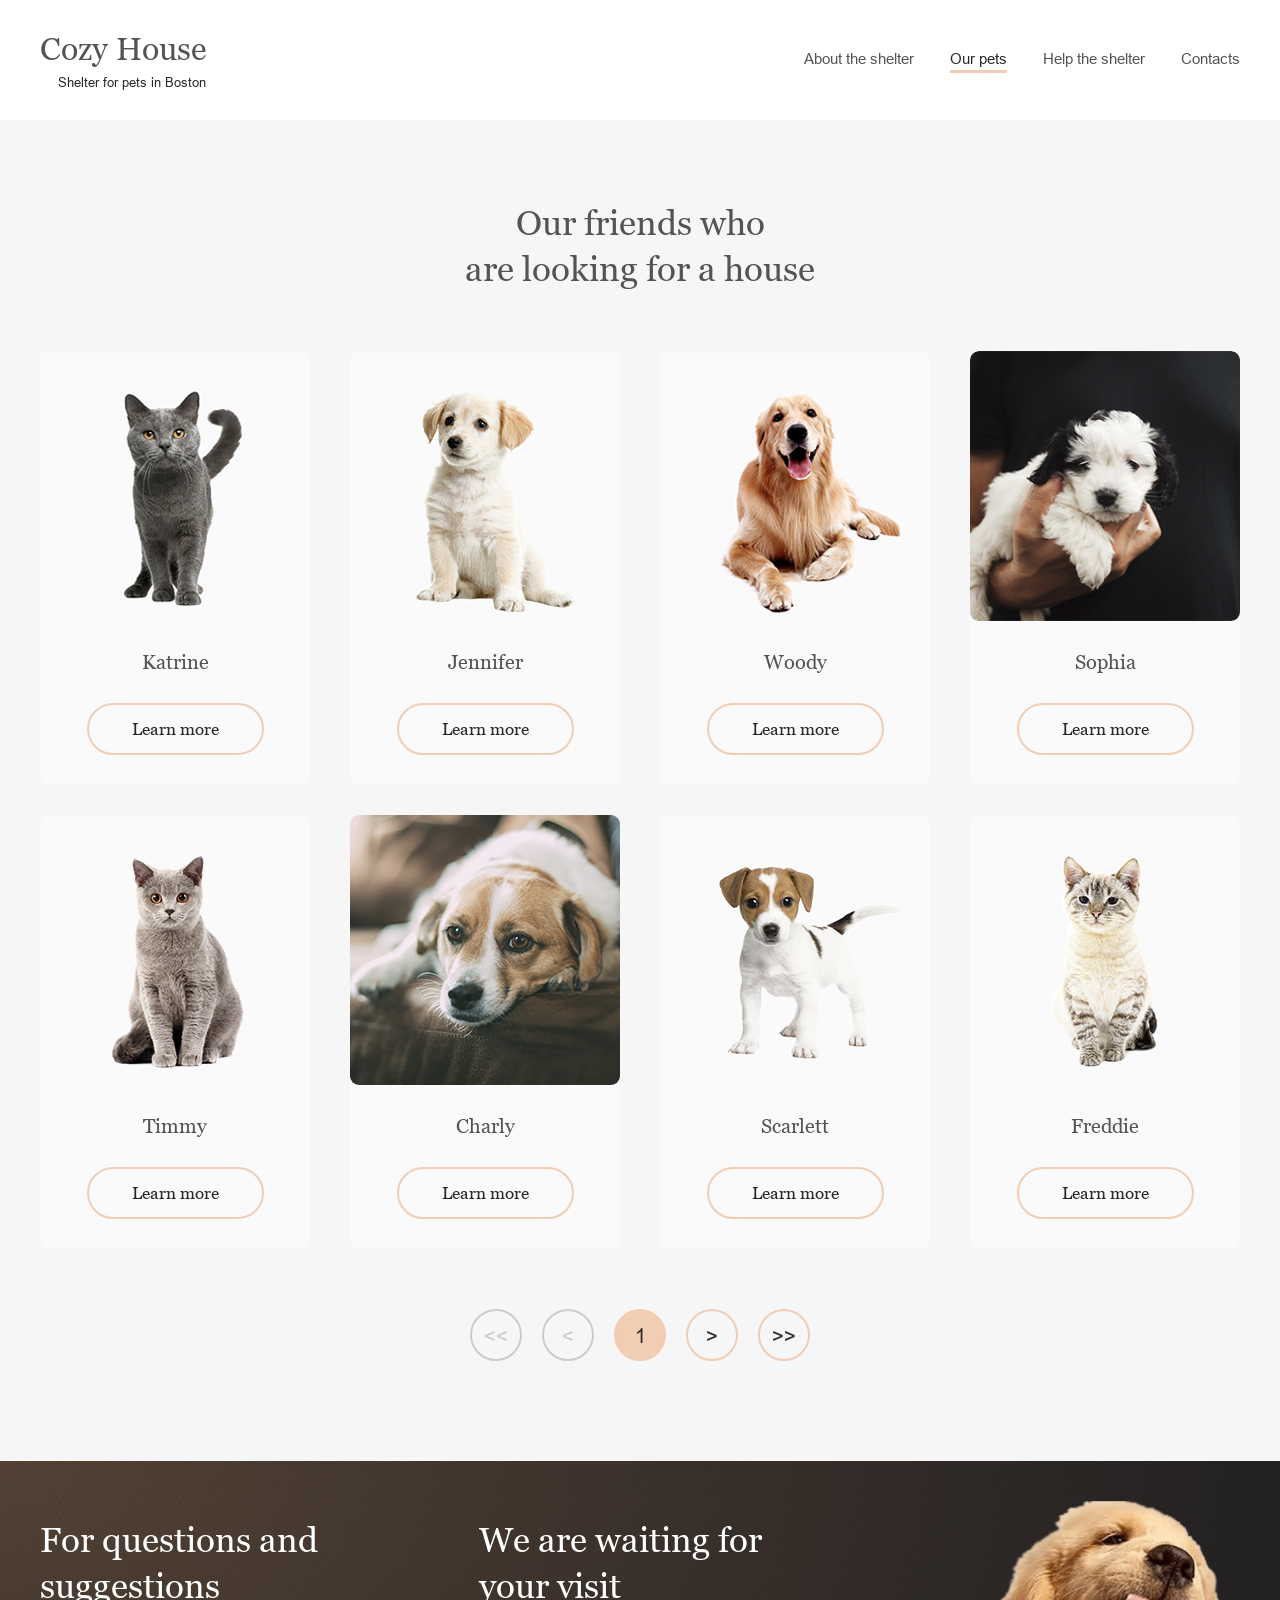
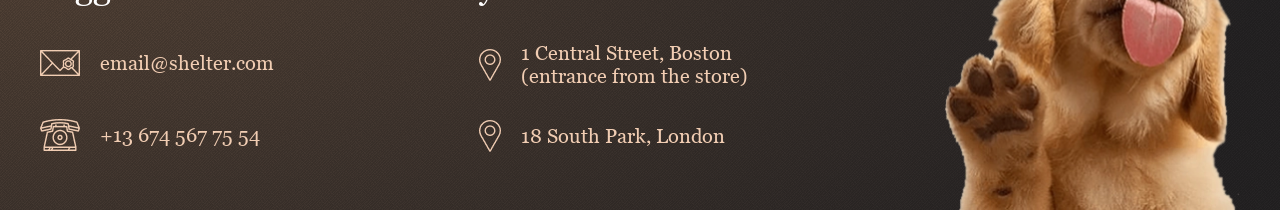
==== commit d67a5681: "init: start task shelter-part3" ====
--- a/shelter/pets.html
+++ b/shelter/pets.html
@@ -20,7 +20,7 @@
     <link rel="stylesheet" href="./css/style.css" />
   </head>
   <body>
-    <header class="header__content header__content--static u-content-width">
+    <header class="header__content u-content-width">
       <a class="header__logo" href="./index.html">
         <p class="header__logo-title header__logo-title--dark">Cozy House</p>
         <p class="header__logo-subtitle header__logo-subtitle--dark">
@@ -57,7 +57,11 @@
           </li>
         </ul>
       </nav>
+      <div class="burger burger--black">
+        <span class="burger__line"></span>
+      </div>
     </header>
+
     <main class="u-bgc-section">
       <div class="main-pets u-section-padding u-content-width">
         <h1 class="main-pets__title u-section-title u-section-title--center">
@@ -66,56 +70,91 @@
         </h1>
         <div class="main-pets__cards-wrapper">
           <div class="card">
-            <img class="img" src="./assets/img/pets-katrine.png" alt="" />
+            <img
+              class="img"
+              src="./assets/img/pets-katrine.png"
+              alt="
+Cute black cat looking at you"
+            />
             <p class="card__pet-name">Katrine</p>
             <button class="button button--width-187 button--bgc-transparent">
               Learn more
             </button>
           </div>
           <div class="card">
-            <img class="img" src="./assets/img/pets-jennifer.png" alt="" />
+            <img
+              class="img"
+              src="./assets/img/pets-jennifer.png"
+              alt="A cute puppy is sitting"
+            />
             <p class="card__pet-name">Jennifer</p>
             <button class="button button--width-187 button--bgc-transparent">
               Learn more
             </button>
           </div>
           <div class="card">
-            <img class="img" src="./assets/img/pets-woody.png" alt="" />
+            <img
+              class="img"
+              src="./assets/img/pets-woody.png"
+              alt="Golden Retriever looks on happily"
+            />
             <p class="card__pet-name">Woody</p>
             <button class="button button--width-187 button--bgc-transparent">
               Learn more
             </button>
           </div>
           <div class="card">
-            <img class="img" src="./assets/img/pets-sofia.png" alt="" />
+            <img
+              class="img"
+              src="./assets/img/pets-sofia.png"
+              alt="A very small dog lies on your hand"
+            />
             <p class="card__pet-name">Sophia</p>
             <button class="button button--width-187 button--bgc-transparent">
               Learn more
             </button>
           </div>
           <div class="card">
-            <img class="img" src="./assets/img/pets-timmy.png" alt="" />
+            <img
+              class="img"
+              src="./assets/img/pets-timmy.png"
+              alt="A serious british cat"
+            />
             <p class="card__pet-name">Timmy</p>
             <button class="button button--width-187 button--bgc-transparent">
               Learn more
             </button>
           </div>
           <div class="card">
-            <img class="img" src="./assets/img/pet-charly.png" alt="" />
+            <img
+              class="img"
+              src="./assets/img/pet-charly.png"
+              alt="
+The dog is lying on the sofa and looking forward sadly."
+            />
             <p class="card__pet-name">Charly</p>
             <button class="button button--width-187 button--bgc-transparent">
               Learn more
             </button>
           </div>
           <div class="card">
-            <img class="img" src="./assets/img/pets-scarlet.png" alt="" />
+            <img
+              class="img"
+              src="./assets/img/pets-scarlet.png"
+              alt="
+A very cute dog is waiting for its owner."
+            />
             <p class="card__pet-name">Scarlett</p>
             <button class="button button--width-187 button--bgc-transparent">
               Learn more
             </button>
           </div>
           <div class="card">
-            <img class="img" src="./assets/img/pets-fredii.png" alt="" />
+            <img
+              class="img"
+              src="./assets/img/pets-fredii.png"
+              alt="A beautiful cat with an unusual coloring"
+            />
             <p class="card__pet-name">Freddie</p>
             <button class="button button--width-187 button--bgc-transparent">
               Learn more
@@ -145,7 +184,7 @@
           </div>
           <div class="footer__item">
             <img class="img icon" src="./assets/img/phone.png" alt="" />
-            <a class="footer__link" href="tel:+13 674 567 75 54"
+            <a class="footer__link" href="tel:+136745677554"
               >+13 674 567 75 54</a
             >
           </div>
@@ -177,5 +216,6 @@
         </div>
       </div>
     </footer>
+    <script type="module" src="./js/pets.js"></script>
   </body>
 </html>
--- a/shelter/css/style.css
+++ b/shelter/css/style.css
@@ -50,7 +50,7 @@
   border-bottom: none; /* 1 */
   text-decoration: underline; /* 2 */
   -webkit-text-decoration: underline dotted;
-          text-decoration: underline dotted; /* 2 */
+  text-decoration: underline dotted; /* 2 */
 }
 
 code,
@@ -95,26 +95,26 @@
 }
 
 button,
-[type=button],
-[type=reset],
-[type=submit] {
+[type="button"],
+[type="reset"],
+[type="submit"] {
   -webkit-appearance: button;
-     -moz-appearance: button;
-          appearance: button;
+  -moz-appearance: button;
+  appearance: button;
 }
 
 button::-moz-focus-inner,
-[type=button]::-moz-focus-inner,
-[type=reset]::-moz-focus-inner,
-[type=submit]::-moz-focus-inner {
+[type="button"]::-moz-focus-inner,
+[type="reset"]::-moz-focus-inner,
+[type="submit"]::-moz-focus-inner {
   border-style: none;
   padding: 0;
 }
 
 button:-moz-focusring,
-[type=button]:-moz-focusring,
-[type=reset]:-moz-focusring,
-[type=submit]:-moz-focusring {
+[type="button"]:-moz-focusring,
+[type="reset"]:-moz-focusring,
+[type="submit"]:-moz-focusring {
   outline: 1px dotted currentColor;
 }
 
@@ -139,25 +139,25 @@
   overflow: auto;
 }
 
-[type=checkbox],
-[type=radio] {
+[type="checkbox"],
+[type="radio"] {
   box-sizing: border-box; /* 1 */
   padding: 0; /* 2 */
 }
 
-[type=number]::-webkit-inner-spin-button,
-[type=number]::-webkit-outer-spin-button {
+[type="number"]::-webkit-inner-spin-button,
+[type="number"]::-webkit-outer-spin-button {
   height: auto;
 }
 
-[type=search] {
+[type="search"] {
   -moz-appearance: textfield;
-       appearance: textfield; /* Современный стандарт */
+  appearance: textfield; /* Современный стандарт */
   -webkit-appearance: textfield; /* Для поддержки старых версий Safari */
   outline-offset: -2px;
 }
 
-[type=search]::-webkit-search-decoration {
+[type="search"]::-webkit-search-decoration {
   -webkit-appearance: none;
 }
 
@@ -250,6 +250,9 @@
   transition: 0.3s;
   cursor: pointer;
 }
+.card .img {
+  border-radius: 9px;
+}
 .card__pet-name {
   color: var(--color-dark-l);
   font-size: var(--fn-card);
@@ -316,6 +319,10 @@
 }
 
 .header {
+  background:
+    url(../assets/img/noise_transparent.png),
+    radial-gradient(100% 215.42% at 0% 0%, #5b483a 0%, #262425 100%), #211f20;
+  overflow-x: hidden;
   position: relative;
 }
 
@@ -324,19 +331,13 @@
   justify-content: space-between;
   align-items: center;
   height: 60px;
-}
-.header__content--absolute {
-  position: absolute;
-  top: 30px;
-  left: 0;
-  right: 0;
-  padding-inline: 40px;
-  width: 100%;
-}
-.header__content--static {
-  padding-top: 30px;
-  padding-bottom: 30px;
+  padding: 30px clamp(30px, 1.953125vw + 15px, 40px);
   box-sizing: content-box;
+}
+@media (max-width: 768px) {
+  .header__content {
+    padding-inline: clamp(20px, 2.2321428571vw + 12.8571428571px, 30px);
+  }
 }
 
 .header__logo {
@@ -366,6 +367,9 @@
   color: var(--color-dark-xl);
 }
 .header__nav-list {
+  transition: translateX 0.5s;
+}
+.header__nav-list {
   padding-bottom: 2px;
   list-style: none;
   display: flex;
@@ -413,70 +417,105 @@
   text-decoration: none;
   transition: color 0.2s;
 }
-
-.img {
-  width: 100%;
-  height: auto;
+@media (max-width: 767px) {
+  .header__nav {
+    position: absolute;
+    top: 0;
+    right: 0;
+    overflow-x: hidden;
+  }
+  .header__nav-list {
+    flex-direction: column;
+    height: 100vh;
+    background-color: var(--color-dark-xl);
+    width: 320px;
+    justify-content: center;
+    align-items: center;
+    gap: 43px;
+    transform: translateX(100%);
+  }
+  .header__nav-list.is-open {
+    transform: translateX(0);
+  }
+  .header__content:has(.burger--black.is-open) > .burger--black::before,
+  .header__content:has(.burger--black.is-open) > .burger--black::after {
+    background-color: var(--color-primary);
+  }
+  .header__content:has(.burger--black.is-open) > .burger--black .burger__line {
+    background-color: var(--color-primary);
+  }
+  .header__nav-item .header__nav-link {
+    font-size: 32px;
+    line-height: 160%;
+    letter-spacing: 0px;
+    color: var(--color-dark-s);
+  }
+}
+@media (max-width: 767px) and (hover: hover) and (pointer: fine) {
+  .header__nav-item--dark:hover .header__nav-link {
+    color: var(--color-light-s);
+  }
+}
+@media (max-width: 767px) {
+  .header__nav-item.is-active .header__nav-link {
+    color: var(--color-light-s);
+  }
+}
+
+.burger {
+  width: 30px;
+  height: 30px;
+  position: relative;
+  cursor: pointer;
+  z-index: 10;
+  display: none;
+  transition: transform 0.5s;
+}
+.burger__line {
   display: block;
-}
-.img--height-60 {
-  max-width: 60px;
-  height: 60px;
-  width: 100%;
-  -o-object-fit: contain;
-     object-fit: contain;
-}
-
-.u-content-width {
-  max-width: 1280px;
-  margin: 0 auto;
-  padding-inline: clamp(10px, 10px + 30 * (100vw - 320px) / 960, 40px);
-}
-
-.u-section-padding {
-  padding-top: 80px;
-  padding-bottom: 100px;
-}
-
-.u-section-title {
-  font-size: var(--fn-h2);
-  line-height: 130%;
-  letter-spacing: 6%;
-  max-width: 400px;
-  margin: 0;
-}
-.u-section-title--center {
-  text-align: center;
-}
-
-.u-bgc-section {
-  background-color: var(--color-light-l);
-}
-
-.section-not-only {
-  background: url(../assets/img/noise_transparent.png), radial-gradient(100% 215.42% at 0% 0%, #5b483a 0%, #262425 100%), #211f20;
+  position: relative;
+  width: 100%;
+  height: 3px;
+  background-color: var(--color-primary);
+  top: 50%;
+  transform: translateY(-50%);
+}
+.burger::before,
+.burger::after {
+  content: "";
+  display: block;
+  position: absolute;
+  width: 100%;
+  height: 3px;
+  background-color: var(--color-primary);
+}
+.burger::before {
+  top: 4px;
+}
+.burger::after {
+  bottom: 4px;
+}
+.burger.is-open {
+  transform: rotate(90deg);
+}
+.burger--black::before,
+.burger--black::after {
+  background-color: var(--color-dark-xl);
+}
+.burger--black .burger__line {
+  background-color: var(--color-dark-xl);
+}
+@media (max-width: 767px) {
+  .burger {
+    display: block;
+  }
 }
 
 .not-only-content {
   display: flex;
   justify-content: center;
   gap: 42px;
-  padding-top: 180px;
-  padding-top: clamp(150px, 150px + 30 * (100vw - 768px) / 512, 180px);
-}
-@media (max-width: 830px) {
-  .not-only-content {
-    flex-direction: column;
-    align-items: center;
-    gap: 100px;
-  }
-  .not-only-content__img-content {
-    max-width: 569px;
-    align-self: flex-end;
-  }
-  .not-only-content__button {
-    align-self: center;
-  }
+  padding-top: clamp(30px, 5.859375vw + -15px, 60px);
 }
 .not-only-content__txt-content {
   padding-top: clamp(0px, 0px + 163 * (100vw - 768px) / 512, 163px);
@@ -505,12 +544,138 @@
   max-width: 698px;
   width: 100%;
 }
+@media (max-width: 830px) {
+  .not-only-content {
+    flex-direction: column;
+    align-items: center;
+    gap: 100px;
+  }
+  .not-only-content__button {
+    align-self: center;
+  }
+  .not-only-content__img-content {
+    max-width: 569px;
+    align-self: flex-end;
+  }
+}
+@media (max-width: 768px) {
+  .not-only-content__h1 {
+    font-size: clamp(25px, 4.2410714286vw + 11.4285714286px, 44px);
+  }
+}
+@media (max-width: 420px) {
+  .not-only-content {
+    gap: 105px;
+  }
+  .not-only-content__h1 {
+    align-self: center;
+    text-align: center;
+    max-width: 240px;
+    letter-spacing: 6%;
+  }
+  .not-only-content__main-text {
+    width: 100%;
+    text-align: center;
+  }
+  .not-only-content__img-content {
+    max-width: 260px;
+    align-self: flex-end;
+  }
+}
+
+.img {
+  width: 100%;
+  height: auto;
+  display: block;
+}
+.img--height-60 {
+  max-width: 60px;
+  height: 60px;
+  width: 100%;
+  -o-object-fit: contain;
+  object-fit: contain;
+}
+@media (max-width: 420px) {
+  .img--height-60 {
+    max-width: 50px;
+    height: 50px;
+  }
+}
+
+.u-content-width {
+  max-width: 1280px;
+  margin: 0 auto;
+  padding-inline: clamp(30px, 1.953125vw + 15px, 40px);
+}
+@media (max-width: 768px) {
+  .u-content-width {
+    padding-inline: clamp(10px, 4.4642857143vw + -4.2857142857px, 30px);
+  }
+  .u-content-width.header__content {
+    padding-inline: clamp(20px, 2.2321428571vw + 12.8571428571px, 30px);
+  }
+}
+
+.u-section-padding {
+  padding-top: 80px;
+  padding-bottom: 100px;
+}
+@media (max-width: 768px) {
+  .u-section-padding {
+    padding-top: clamp(42px, 8.4821428571vw + 14.8571428571px, 80px);
+    padding-bottom: clamp(42px, 12.9464285714vw + 0.5714285714px, 100px);
+  }
+}
+
+.u-section-title {
+  font-size: var(--fn-h2);
+  line-height: 130%;
+  letter-spacing: 6%;
+  max-width: 400px;
+  margin: 0;
+}
+.u-section-title--center {
+  text-align: center;
+}
+@media (max-width: 768px) {
+  .u-section-title {
+    font-size: clamp(25px, 2.2321428571vw + 17.8571428571px, 35px);
+  }
+}
+@media (max-width: 420px) {
+  .u-section-title {
+    text-align: center;
+  }
+}
+
+.u-bgc-section {
+  background-color: var(--color-light-l);
+}
 
 .section-about {
   display: flex;
   justify-content: center;
   gap: 120px;
   gap: clamp(80px, 7.8125vw + 20px, 120px);
+}
+.section-about__img-content {
+  max-width: 300px;
+  width: 100%;
+}
+.section-about__text-content {
+  display: flex;
+  justify-content: center;
+  flex-direction: column;
+  gap: 25px;
+  max-width: 430px;
+  width: 100%;
+}
+.section-about__p1,
+.section-about__p2 {
+  color: var(--color-dark-xl);
+  font-family: "Arial", serif;
+  line-height: 160%;
+  letter-spacing: 0px;
 }
 @media (max-width: 768px) {
   .section-about {
@@ -519,23 +684,22 @@
     gap: clamp(42px, 8.4821428571vw + 14.8571428571px, 80px);
   }
 }
-.section-about__img-content {
-  max-width: 300px;
-  width: 100%;
-}
-.section-about__text-content {
-  display: flex;
-  justify-content: center;
-  flex-direction: column;
-  gap: 25px;
-  max-width: 430px;
-  width: 100%;
-}
-.section-about__p1, .section-about__p2 {
-  color: var(--color-dark-xl);
-  font-family: "Arial", serif;
-  line-height: 160%;
-  letter-spacing: 0px;
+@media (max-width: 420px) {
+  .section-about__text-content {
+    max-width: 270px;
+    gap: 22px;
+  }
+  .section-about__p1,
+  .section-about__p2 {
+    letter-spacing: 0px;
+    text-align: justify;
+  }
+  .section-about__p1 {
+    margin-top: 2px;
+  }
+  .section-about__img-content {
+    max-width: 260px;
+  }
 }
 
 .our-friend-content {
@@ -545,6 +709,11 @@
   justify-content: center;
   gap: 60px;
 }
+@media (max-width: 768px) {
+  .our-friend-content {
+    gap: clamp(41px, 4.0178571429vw + 28.1428571429px, 59px);
+  }
+}
 
 .slider {
   display: flex;
@@ -558,24 +727,52 @@
 }
 .slider__track {
   display: flex;
-  gap: clamp(40px, 9.765625vw + -35px, 90px);
+  gap: clamp(20px, 15.5555555556vw + -109.1111111111px, 90px);
+}
+.slider__button {
+  flex-shrink: 0;
+}
+.slider__button:first-child {
+  background-image: url("../assets/img/arrow-left.png");
+}
+.slider__button:last-child {
+  background-image: url("../assets/img/arrow-right.png");
+}
+@media (max-width: 860px) {
+  .slider__track {
+    gap: clamp(30px, 48.3870967742vw + -341.6129032258px, 60px);
+  }
+  .slider__item:nth-child(3) {
+    display: none;
+  }
 }
 @media (max-width: 768px) {
   .slider__track {
     gap: clamp(30px, 2.2321428571vw + 22.8571428571px, 40px);
   }
 }
-.slider__item {
-  flex-shrink: 0;
-}
-.slider__button {
-  flex-shrink: 0;
-}
-.slider__button:first-child {
-  background-image: url("../assets/img/arrow-left.png");
-}
-.slider__button:last-child {
-  background-image: url("../assets/img/arrow-right.png");
+@media (max-width: 650px) {
+  .slider__item {
+    flex-shrink: 0;
+  }
+  .slider__item:nth-child(2) {
+    display: none;
+  }
+}
+@media (max-width: 420px) {
+  .slider {
+    flex-wrap: wrap;
+    justify-content: center;
+    -moz-column-gap: 80px;
+    column-gap: 80px;
+    row-gap: 20px;
+  }
+  .slider__visible {
+    max-width: 270px;
+    order: -1;
+    width: 100%;
+    flex-grow: 1;
+  }
 }
 
 .section-help {
@@ -586,6 +783,7 @@
 }
 .section-help__title {
   max-width: 350px;
+  width: 100%;
 }
 .section-help__list {
   display: flex;
@@ -593,7 +791,7 @@
   flex-wrap: wrap;
   row-gap: 55px;
   -moz-column-gap: clamp(60px, 11.71875vw + -30px, 120px);
-       column-gap: clamp(60px, 11.71875vw + -30px, 120px);
+  column-gap: clamp(60px, 11.71875vw + -30px, 120px);
 }
 .section-help__list-item {
   display: flex;
@@ -608,19 +806,33 @@
   white-space: nowrap;
 }
 @media (max-width: 768px) {
+  .section-help {
+    gap: clamp(42px, 4.0178571429vw + 29.1428571429px, 60px);
+  }
   .section-help__list {
+    justify-content: space-between;
+    max-width: 630px;
     row-gap: clamp(30px, 5.5803571429vw + 12.1428571429px, 55px);
-    -moz-column-gap: clamp(30px, 6.6964285714vw + 8.5714285714px, 60px);
-         column-gap: clamp(30px, 6.6964285714vw + 8.5714285714px, 60px);
+    -moz-column-gap: clamp(10px, 33.7837837838vw + -199.4594594595px, 60px);
+    column-gap: clamp(10px, 33.7837837838vw + -199.4594594595px, 60px);
   }
   .section-help__list-item {
     max-width: clamp(130px, 8.9285714286vw + 101.4285714286px, 170px);
     width: 100%;
   }
-}
-@media (max-width: 320px) {
+  .section-help__list-item-text {
+    font-size: clamp(15px, 1.1160714286vw + 11.4285714286px, 20px);
+  }
+}
+@media (max-width: 420px) {
+  .section-help__title {
+    max-width: 225px;
+  }
   .section-help__list {
-    justify-content: space-between;
+    max-width: 290px;
+  }
+  .section-help__list-item {
+    gap: 20px;
   }
 }
 
@@ -676,14 +888,50 @@
 @media (max-width: 768px) {
   .section-addition__content {
     flex-direction: column-reverse;
-  }
+    gap: clamp(42px, 4.0178571429vw + 29.1428571429px, 60px);
+  }
+}
+@media (max-width: 420px) {
+  .section-addition__content .addition-text__title {
+    max-width: 220px;
+    text-align: center;
+    align-self: center;
+  }
+  .section-addition__content .addition-text__subtitle {
+    text-align: center;
+    align-self: center;
+    line-height: 160%;
+    letter-spacing: 0px;
+  }
+  .section-addition__content .addition-text__credit-card {
+    max-width: 281px;
+    align-self: center;
+    align-items: center;
+  }
+  .section-addition__content .addition-text__credit-card-number {
+    font-size: 15px;
+    line-height: 110%;
+    letter-spacing: 6%;
+  }
+  .section-addition__content .addition-text__info {
+    align-items: center;
+    max-width: 281px;
+    text-align: justify;
+  }
+  .section-addition__content .section_addition__image-content {
+    max-width: 260px;
+  }
+}
+
+body {
+  position: relative;
 }
 
 .main-pets {
   display: flex;
   flex-direction: column;
   align-items: center;
-  gap: 60px;
+  gap: clamp(30px, 5.859375vw + -15px, 60px);
 }
 .main-pets__title {
   max-width: 400px;
@@ -694,7 +942,7 @@
   width: 100%;
   flex-wrap: wrap;
   -moz-column-gap: 40px;
-       column-gap: 40px;
+  column-gap: 40px;
   row-gap: 30px;
 }
 .main-pets__pagination {
@@ -703,21 +951,45 @@
   gap: 20px;
 }
 @media (max-width: 768px) {
+  .main-pets {
+    padding-top: clamp(42px, 8.4821428571vw + 14.8571428571px, 80px);
+    padding-bottom: clamp(42px, 7.5892857143vw + 17.7142857143px, 76px);
+  }
   .main-pets__pagination {
     gap: clamp(10px, 2.2321428571vw + 2.8571428571px, 20px);
+    margin-top: 13px;
+  }
+  .main-pets .card:nth-child(7),
+  .main-pets .card:nth-child(8) {
+    display: none;
+  }
+}
+@media (max-width: 420px) {
+  .main-pets {
+    gap: 42px;
+  }
+  .main-pets .card:nth-child(4),
+  .main-pets .card:nth-child(5),
+  .main-pets .card:nth-child(6) {
+    display: none;
+  }
+  .main-pets__pagination {
+    margin-top: 2px;
   }
 }
 
 .footer {
-  background: url(../assets/img/noise_transparent.png), radial-gradient(100% 215.42% at 0% 0%, #5b483a 0%, #262425 100%), #211f20;
+  background:
+    url(../assets/img/noise_transparent.png),
+    radial-gradient(100% 215.42% at 0% 0%, #5b483a 0%, #262425 100%), #211f20;
 }
 .footer__content {
   padding-bottom: 0;
-  padding-top: clamp(30px, 30px + 10 * (100vw - 768px) / 512, 40px);
+  padding-top: clamp(30px, 1.953125vw + 15px, 40px);
   display: flex;
   justify-content: center;
   -moz-column-gap: clamp(60px, 19.53125vw + -90px, 160px);
-       column-gap: clamp(60px, 19.53125vw + -90px, 160px);
+  column-gap: clamp(60px, 19.53125vw + -90px, 160px);
   row-gap: 65px;
 }
 .footer__title {
@@ -782,6 +1054,27 @@
 }
 @media (max-width: 768px) {
   .footer__content {
-    row-gap: clamp(45px, 4.4642857143vw + 30.7142857143px, 65px);
-  }
-}/*# sourceMappingURL=style.css.map */+    row-gap: clamp(40px, 5.5803571429vw + 22.1428571429px, 65px);
+  }
+  .footer__block {
+    margin-top: 0;
+  }
+}
+@media (max-width: 420px) {
+  .footer .footer__title {
+    max-width: 270px;
+  }
+  .footer .footer__title--margin-34 {
+    margin-bottom: 40px;
+    align-self: center;
+  }
+  .footer__item--margin-bottom-32 {
+    margin-bottom: 41px;
+  }
+  .footer__block:nth-child(1) .footer__item {
+    align-self: center;
+  }
+  .footer .footer-img {
+    max-width: 260px;
+  }
+} /*# sourceMappingURL=style.css.map */
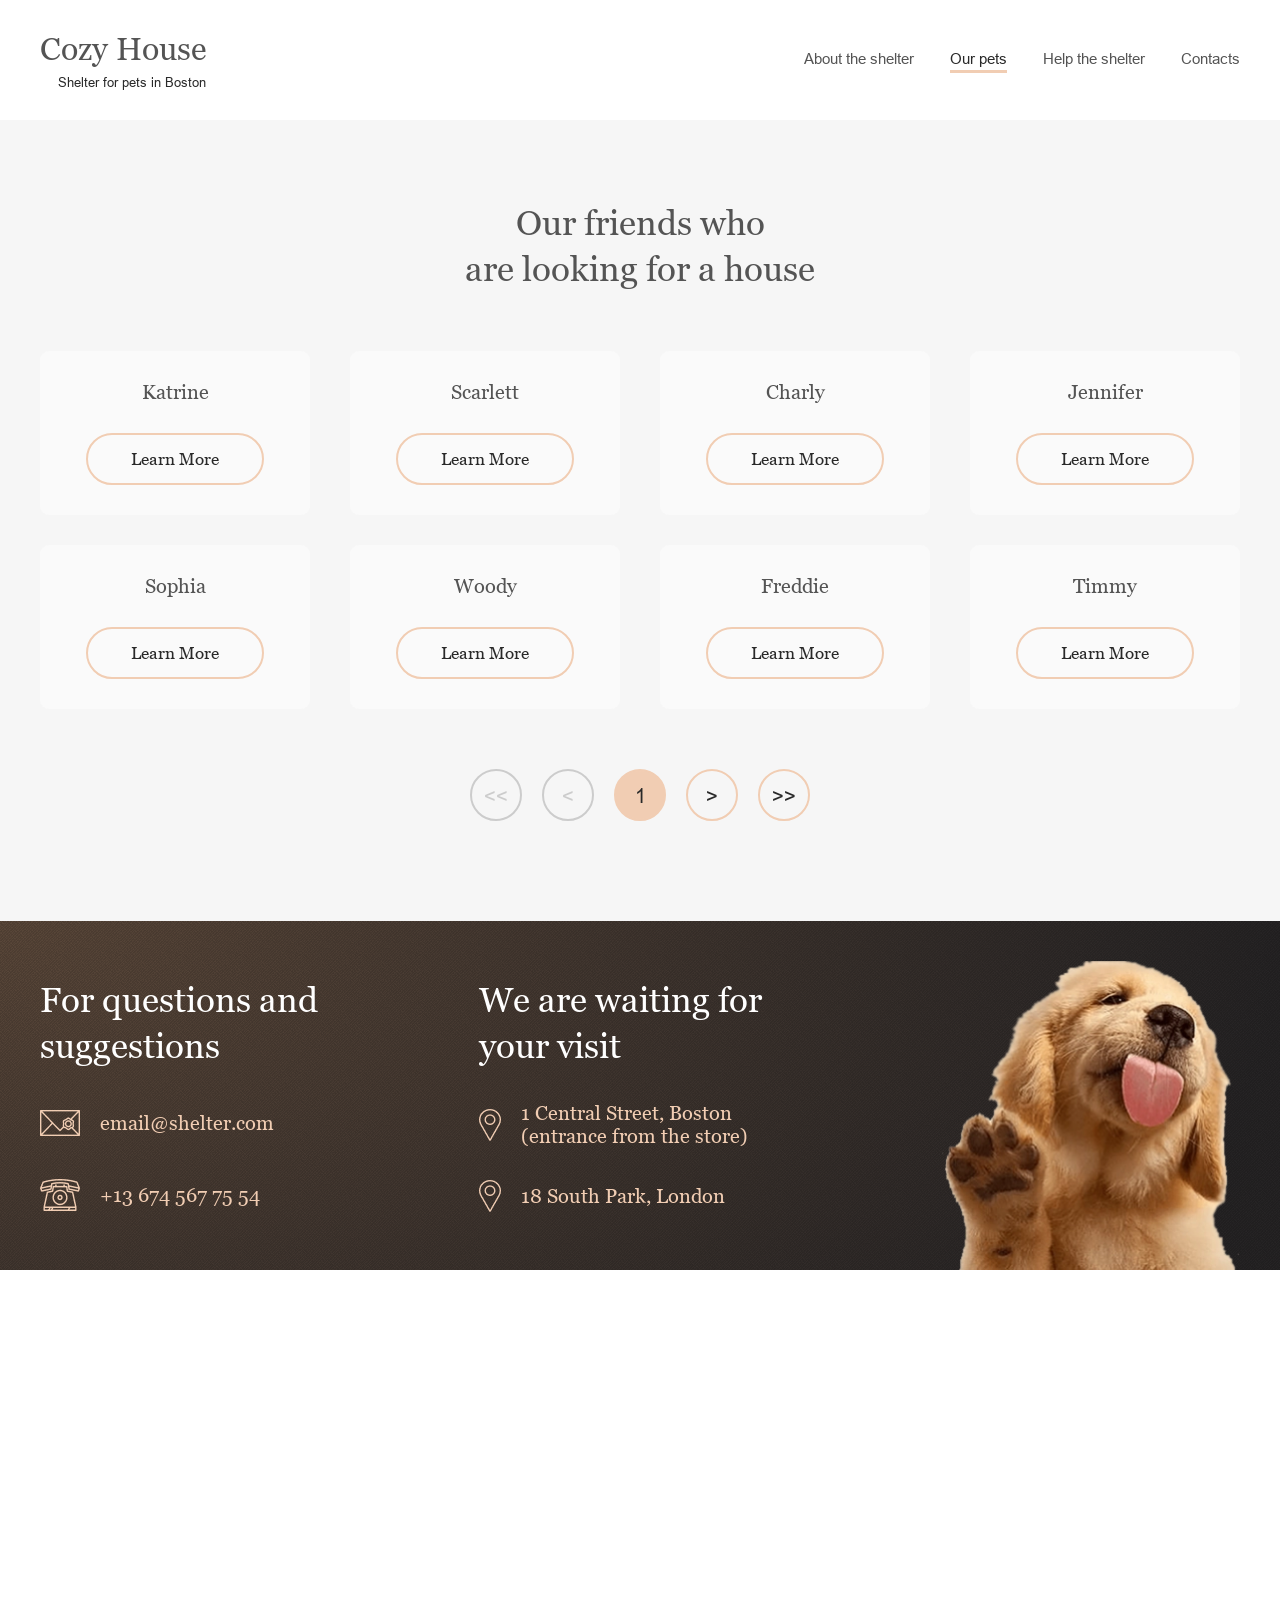
==== commit e08170ce: "feat: implement pagination on pets page" ====
--- a/shelter/pets.html
+++ b/shelter/pets.html
@@ -20,6 +20,7 @@
     <link rel="stylesheet" href="./css/style.css" />
   </head>
   <body>
+    <div class="overlay"></div>
     <header class="header__content u-content-width">
       <a class="header__logo" href="./index.html">
         <p class="header__logo-title header__logo-title--dark">Cozy House</p>
@@ -69,7 +70,7 @@
           are looking for a house
         </h1>
         <div class="main-pets__cards-wrapper">
-          <div class="card">
+          <!-- <div class="card">
             <img
               class="img"
               src="./assets/img/pets-katrine.png"
@@ -159,14 +160,14 @@
             <button class="button button--width-187 button--bgc-transparent">
               Learn more
             </button>
-          </div>
+          </div> -->
         </div>
         <div class="main-pets__pagination">
-          <button class="circle-button" disabled>&lt;&lt;</button>
-          <button class="circle-button" disabled>&lt;</button>
-          <button class="circle-button is-active">1</button>
-          <button class="circle-button">&gt;</button>
-          <button class="circle-button">&gt;&gt;</button>
+          <button class="circle-button first" disabled>&lt;&lt;</button>
+          <button class="circle-button prev" disabled>&lt;</button>
+          <button class="circle-button counter is-active">1</button>
+          <button class="circle-button next">&gt;</button>
+          <button class="circle-button last">&gt;&gt;</button>
         </div>
       </div>
     </main>
--- a/shelter/css/style.css
+++ b/shelter/css/style.css
@@ -50,7 +50,7 @@
   border-bottom: none; /* 1 */
   text-decoration: underline; /* 2 */
   -webkit-text-decoration: underline dotted;
-  text-decoration: underline dotted; /* 2 */
+          text-decoration: underline dotted; /* 2 */
 }
 
 code,
@@ -95,26 +95,26 @@
 }
 
 button,
-[type="button"],
-[type="reset"],
-[type="submit"] {
+[type=button],
+[type=reset],
+[type=submit] {
   -webkit-appearance: button;
-  -moz-appearance: button;
-  appearance: button;
+     -moz-appearance: button;
+          appearance: button;
 }
 
 button::-moz-focus-inner,
-[type="button"]::-moz-focus-inner,
-[type="reset"]::-moz-focus-inner,
-[type="submit"]::-moz-focus-inner {
+[type=button]::-moz-focus-inner,
+[type=reset]::-moz-focus-inner,
+[type=submit]::-moz-focus-inner {
   border-style: none;
   padding: 0;
 }
 
 button:-moz-focusring,
-[type="button"]:-moz-focusring,
-[type="reset"]:-moz-focusring,
-[type="submit"]:-moz-focusring {
+[type=button]:-moz-focusring,
+[type=reset]:-moz-focusring,
+[type=submit]:-moz-focusring {
   outline: 1px dotted currentColor;
 }
 
@@ -139,25 +139,25 @@
   overflow: auto;
 }
 
-[type="checkbox"],
-[type="radio"] {
+[type=checkbox],
+[type=radio] {
   box-sizing: border-box; /* 1 */
   padding: 0; /* 2 */
 }
 
-[type="number"]::-webkit-inner-spin-button,
-[type="number"]::-webkit-outer-spin-button {
+[type=number]::-webkit-inner-spin-button,
+[type=number]::-webkit-outer-spin-button {
   height: auto;
 }
 
-[type="search"] {
+[type=search] {
   -moz-appearance: textfield;
-  appearance: textfield; /* Современный стандарт */
+       appearance: textfield; /* Современный стандарт */
   -webkit-appearance: textfield; /* Для поддержки старых версий Safari */
   outline-offset: -2px;
 }
 
-[type="search"]::-webkit-search-decoration {
+[type=search]::-webkit-search-decoration {
   -webkit-appearance: none;
 }
 
@@ -249,6 +249,18 @@
   background-color: var(--color-light-s);
   transition: 0.3s;
   cursor: pointer;
+  width: 270px;
+  flex-shrink: 0;
+  opacity: 1;
+  transition: opacity 0.2s, transform 0.3s ease;
+}
+.card.fade-out-next {
+  transform: translateX(-100px);
+  opacity: 0;
+}
+.card.fade-out-prev {
+  transform: translateX(100px);
+  opacity: 0;
 }
 .card .img {
   border-radius: 9px;
@@ -318,10 +330,27 @@
   font-weight: 400;
 }
 
+body.no-scroll {
+  overflow: hidden;
+}
+
+.overlay {
+  position: fixed;
+  top: 0;
+  left: 0;
+  right: 0;
+  bottom: 0;
+  background-color: rgba(38, 36, 37, 0.555);
+  display: none;
+}
+
+.overlay.is-open {
+  display: block;
+  z-index: 10;
+}
+
 .header {
-  background:
-    url(../assets/img/noise_transparent.png),
-    radial-gradient(100% 215.42% at 0% 0%, #5b483a 0%, #262425 100%), #211f20;
+  background: url(../assets/img/noise_transparent.png), radial-gradient(100% 215.42% at 0% 0%, #5b483a 0%, #262425 100%), #211f20;
   overflow-x: hidden;
   position: relative;
 }
@@ -367,13 +396,11 @@
   color: var(--color-dark-xl);
 }
 .header__nav-list {
-  transition: translateX 0.5s;
-}
-.header__nav-list {
   padding-bottom: 2px;
   list-style: none;
   display: flex;
   gap: 36px;
+  transition: transform 0.5s ease;
 }
 .header__nav-item {
   padding: 3px 0 4px;
@@ -423,6 +450,7 @@
     top: 0;
     right: 0;
     overflow-x: hidden;
+    z-index: 100;
   }
   .header__nav-list {
     flex-direction: column;
@@ -437,8 +465,7 @@
   .header__nav-list.is-open {
     transform: translateX(0);
   }
-  .header__content:has(.burger--black.is-open) > .burger--black::before,
-  .header__content:has(.burger--black.is-open) > .burger--black::after {
+  .header__content:has(.burger--black.is-open) > .burger--black::before, .header__content:has(.burger--black.is-open) > .burger--black::after {
     background-color: var(--color-primary);
   }
   .header__content:has(.burger--black.is-open) > .burger--black .burger__line {
@@ -480,8 +507,7 @@
   top: 50%;
   transform: translateY(-50%);
 }
-.burger::before,
-.burger::after {
+.burger::before, .burger::after {
   content: "";
   display: block;
   position: absolute;
@@ -498,8 +524,7 @@
 .burger.is-open {
   transform: rotate(90deg);
 }
-.burger--black::before,
-.burger--black::after {
+.burger--black::before, .burger--black::after {
   background-color: var(--color-dark-xl);
 }
 .burger--black .burger__line {
@@ -508,6 +533,7 @@
 @media (max-width: 767px) {
   .burger {
     display: block;
+    z-index: 200;
   }
 }
 
@@ -593,7 +619,7 @@
   height: 60px;
   width: 100%;
   -o-object-fit: contain;
-  object-fit: contain;
+     object-fit: contain;
 }
 @media (max-width: 420px) {
   .img--height-60 {
@@ -670,8 +696,7 @@
   max-width: 430px;
   width: 100%;
 }
-.section-about__p1,
-.section-about__p2 {
+.section-about__p1, .section-about__p2 {
   color: var(--color-dark-xl);
   font-family: "Arial", serif;
   line-height: 160%;
@@ -689,8 +714,7 @@
     max-width: 270px;
     gap: 22px;
   }
-  .section-about__p1,
-  .section-about__p2 {
+  .section-about__p1, .section-about__p2 {
     letter-spacing: 0px;
     text-align: justify;
   }
@@ -724,10 +748,18 @@
 }
 .slider__visible {
   overflow-x: hidden;
+  min-width: 0;
 }
 .slider__track {
   display: flex;
-  gap: clamp(20px, 15.5555555556vw + -109.1111111111px, 90px);
+  transition: 0.5s;
+  width: 100%;
+}
+.slider__part {
+  display: flex;
+  flex: 0 0 100%;
+  gap: clamp(10px, 34.7826086957vw + -355.2173913043px, 90px);
+  justify-content: center;
 }
 .slider__button {
   flex-shrink: 0;
@@ -738,25 +770,14 @@
 .slider__button:last-child {
   background-image: url("../assets/img/arrow-right.png");
 }
-@media (max-width: 860px) {
-  .slider__track {
-    gap: clamp(30px, 48.3870967742vw + -341.6129032258px, 60px);
-  }
-  .slider__item:nth-child(3) {
-    display: none;
-  }
-}
-@media (max-width: 768px) {
-  .slider__track {
+@media (max-width: 1100px) {
+  .slider__part {
+    gap: clamp(30px, 9.0361445783vw + -39.3975903614px, 60px);
+  }
+}
+@media (max-width: 768px) {
+  .slider__part {
     gap: clamp(30px, 2.2321428571vw + 22.8571428571px, 40px);
-  }
-}
-@media (max-width: 650px) {
-  .slider__item {
-    flex-shrink: 0;
-  }
-  .slider__item:nth-child(2) {
-    display: none;
   }
 }
 @media (max-width: 420px) {
@@ -764,7 +785,7 @@
     flex-wrap: wrap;
     justify-content: center;
     -moz-column-gap: 80px;
-    column-gap: 80px;
+         column-gap: 80px;
     row-gap: 20px;
   }
   .slider__visible {
@@ -791,7 +812,7 @@
   flex-wrap: wrap;
   row-gap: 55px;
   -moz-column-gap: clamp(60px, 11.71875vw + -30px, 120px);
-  column-gap: clamp(60px, 11.71875vw + -30px, 120px);
+       column-gap: clamp(60px, 11.71875vw + -30px, 120px);
 }
 .section-help__list-item {
   display: flex;
@@ -814,7 +835,7 @@
     max-width: 630px;
     row-gap: clamp(30px, 5.5803571429vw + 12.1428571429px, 55px);
     -moz-column-gap: clamp(10px, 33.7837837838vw + -199.4594594595px, 60px);
-    column-gap: clamp(10px, 33.7837837838vw + -199.4594594595px, 60px);
+         column-gap: clamp(10px, 33.7837837838vw + -199.4594594595px, 60px);
   }
   .section-help__list-item {
     max-width: clamp(130px, 8.9285714286vw + 101.4285714286px, 170px);
@@ -942,7 +963,7 @@
   width: 100%;
   flex-wrap: wrap;
   -moz-column-gap: 40px;
-  column-gap: 40px;
+       column-gap: 40px;
   row-gap: 30px;
 }
 .main-pets__pagination {
@@ -959,29 +980,18 @@
     gap: clamp(10px, 2.2321428571vw + 2.8571428571px, 20px);
     margin-top: 13px;
   }
-  .main-pets .card:nth-child(7),
-  .main-pets .card:nth-child(8) {
-    display: none;
-  }
 }
 @media (max-width: 420px) {
   .main-pets {
     gap: 42px;
   }
-  .main-pets .card:nth-child(4),
-  .main-pets .card:nth-child(5),
-  .main-pets .card:nth-child(6) {
-    display: none;
-  }
   .main-pets__pagination {
     margin-top: 2px;
   }
 }
 
 .footer {
-  background:
-    url(../assets/img/noise_transparent.png),
-    radial-gradient(100% 215.42% at 0% 0%, #5b483a 0%, #262425 100%), #211f20;
+  background: url(../assets/img/noise_transparent.png), radial-gradient(100% 215.42% at 0% 0%, #5b483a 0%, #262425 100%), #211f20;
 }
 .footer__content {
   padding-bottom: 0;
@@ -989,7 +999,7 @@
   display: flex;
   justify-content: center;
   -moz-column-gap: clamp(60px, 19.53125vw + -90px, 160px);
-  column-gap: clamp(60px, 19.53125vw + -90px, 160px);
+       column-gap: clamp(60px, 19.53125vw + -90px, 160px);
   row-gap: 65px;
 }
 .footer__title {
@@ -1077,4 +1087,4 @@
   .footer .footer-img {
     max-width: 260px;
   }
-} /*# sourceMappingURL=style.css.map */
+}/*# sourceMappingURL=style.css.map */
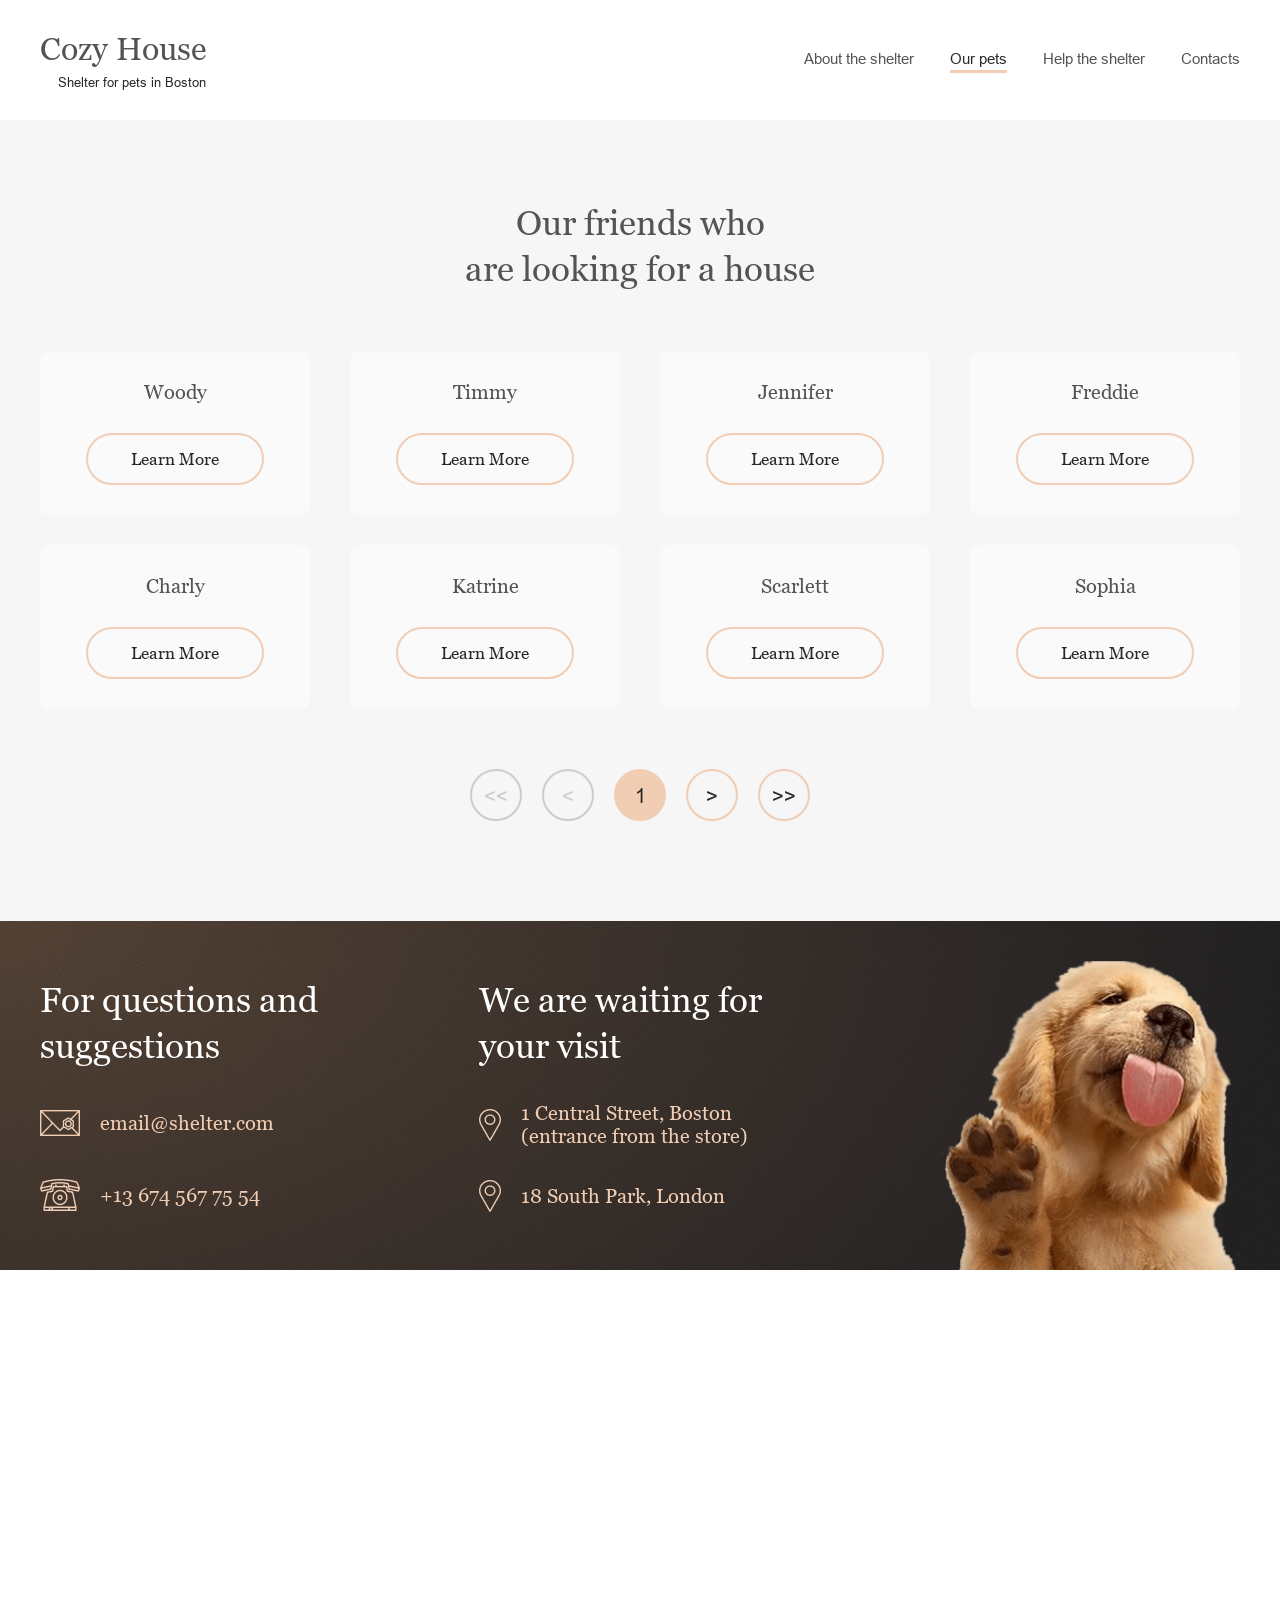
==== commit a17341d7: "feat: implement modal" ====
--- a/shelter/pets.html
+++ b/shelter/pets.html
@@ -69,99 +69,7 @@
           Our friends who <br />
           are looking for a house
         </h1>
-        <div class="main-pets__cards-wrapper">
-          <!-- <div class="card">
-            <img
-              class="img"
-              src="./assets/img/pets-katrine.png"
-              alt="
-Cute black cat looking at you"
-            />
-            <p class="card__pet-name">Katrine</p>
-            <button class="button button--width-187 button--bgc-transparent">
-              Learn more
-            </button>
-          </div>
-          <div class="card">
-            <img
-              class="img"
-              src="./assets/img/pets-jennifer.png"
-              alt="A cute puppy is sitting"
-            />
-            <p class="card__pet-name">Jennifer</p>
-            <button class="button button--width-187 button--bgc-transparent">
-              Learn more
-            </button>
-          </div>
-          <div class="card">
-            <img
-              class="img"
-              src="./assets/img/pets-woody.png"
-              alt="Golden Retriever looks on happily"
-            />
-            <p class="card__pet-name">Woody</p>
-            <button class="button button--width-187 button--bgc-transparent">
-              Learn more
-            </button>
-          </div>
-          <div class="card">
-            <img
-              class="img"
-              src="./assets/img/pets-sofia.png"
-              alt="A very small dog lies on your hand"
-            />
-            <p class="card__pet-name">Sophia</p>
-            <button class="button button--width-187 button--bgc-transparent">
-              Learn more
-            </button>
-          </div>
-          <div class="card">
-            <img
-              class="img"
-              src="./assets/img/pets-timmy.png"
-              alt="A serious british cat"
-            />
-            <p class="card__pet-name">Timmy</p>
-            <button class="button button--width-187 button--bgc-transparent">
-              Learn more
-            </button>
-          </div>
-          <div class="card">
-            <img
-              class="img"
-              src="./assets/img/pet-charly.png"
-              alt="
-The dog is lying on the sofa and looking forward sadly."
-            />
-            <p class="card__pet-name">Charly</p>
-            <button class="button button--width-187 button--bgc-transparent">
-              Learn more
-            </button>
-          </div>
-          <div class="card">
-            <img
-              class="img"
-              src="./assets/img/pets-scarlet.png"
-              alt="
-A very cute dog is waiting for its owner."
-            />
-            <p class="card__pet-name">Scarlett</p>
-            <button class="button button--width-187 button--bgc-transparent">
-              Learn more
-            </button>
-          </div>
-          <div class="card">
-            <img
-              class="img"
-              src="./assets/img/pets-fredii.png"
-              alt="A beautiful cat with an unusual coloring"
-            />
-            <p class="card__pet-name">Freddie</p>
-            <button class="button button--width-187 button--bgc-transparent">
-              Learn more
-            </button>
-          </div> -->
-        </div>
+        <div class="main-pets__cards-wrapper"></div>
         <div class="main-pets__pagination">
           <button class="circle-button first" disabled>&lt;&lt;</button>
           <button class="circle-button prev" disabled>&lt;</button>
@@ -217,6 +125,38 @@
         </div>
       </div>
     </footer>
+    <dialog class="modal">
+      <button class="modal__btn-close circle-button">&#10006;</button>
+      <div class="modal-content">
+        <div class="modal-content__image"></div>
+        <div class="modal-content__wrapper-text">
+          <h3 class="modal-content__name"></h3>
+          <p class="modal-content__type">
+            <span class="modal-content__type--type"></span> -
+            <span class="modal-content__type--breed"></span>
+          </p>
+          <p class="modal-content__information"></p>
+          <ul class="modal-content__list">
+            <li class="modal-content__list-item">
+              <span class="bold-text">Age: </span>
+              <span data-info="age"></span>
+            </li>
+            <li class="modal-content__list-item">
+              <span class="bold-text">Inoculations: </span>
+              <span data-info="inoculations"></span>
+            </li>
+            <li class="modal-content__list-item">
+              <span class="bold-text">Diseases: </span>
+              <span data-info="diseases"></span>
+            </li>
+            <li class="modal-content__list-item">
+              <span class="bold-text">Parasites: </span>
+              <span data-info="parasites"></span>
+            </li>
+          </ul>
+        </div>
+      </div>
+    </dialog>
     <script type="module" src="./js/pets.js"></script>
   </body>
 </html>
--- a/shelter/css/style.css
+++ b/shelter/css/style.css
@@ -316,6 +316,134 @@
   pointer-events: none;
 }
 
+body:has(dialog[open]) {
+  overflow: hidden;
+}
+
+.modal {
+  position: fixed;
+  top: 50%;
+  left: 50%;
+  transform: translate(-50%, -50%);
+  max-width: clamp(630px, 52.734375vw + 225px, 900px);
+  width: 100%;
+  max-height: 90vh;
+  border: none;
+  border-radius: 9px;
+  overflow: visible;
+}
+.modal:focus {
+  outline: none;
+}
+.modal::backdrop {
+  background-color: rgba(41, 41, 41, 0.6);
+}
+.modal__btn-close {
+  position: absolute;
+  top: 0;
+  right: 0;
+  transform: translate(60%, -100%);
+}
+.modal__btn-close:focus {
+  outline: none;
+}
+@media (max-width: 768px) {
+  .modal {
+    max-width: clamp(240px, 87.0535714286vw + -38.5714285714px, 630px);
+  }
+}
+
+.modal-content {
+  display: flex;
+  gap: clamp(10px, 3.90625vw + -20px, 30px);
+  justify-content: center;
+  background-color: var(--color-light-s);
+  border-radius: 9px;
+  overflow-y: auto;
+  max-height: 90vh;
+  padding-right: clamp(10px, 1.953125vw + -5px, 20px);
+}
+.modal-content__image {
+  max-width: 500px;
+  width: 100%;
+}
+.modal-content__wrapper-text {
+  margin-top: clamp(10px, 7.8125vw + -50px, 50px);
+  max-width: clamp(260px, 17.578125vw + 125px, 350px);
+}
+.modal-content__name {
+  font-size: var(--fn-h2);
+  line-height: 130%;
+  letter-spacing: 6%;
+}
+.modal-content__type {
+  margin-top: 10px;
+  font-size: var(--fn-card);
+  line-height: 115%;
+  letter-spacing: 6%;
+}
+.modal-content__information {
+  margin-top: clamp(20px, 3.90625vw + -10px, 40px);
+  font-weight: 400;
+  line-height: 110%;
+  letter-spacing: 6%;
+}
+.modal-content__list {
+  margin-top: clamp(20px, 3.90625vw + -10px, 40px);
+  list-style-position: outside;
+  padding-left: 20px;
+  display: flex;
+  flex-direction: column;
+  gap: clamp(6px, 0.9765625vw + -1.5px, 11px);
+}
+.modal-content__list-item {
+  padding-left: 10px;
+  font-size: 15px;
+  font-weight: 400;
+  line-height: 110%;
+  letter-spacing: 6%;
+}
+.modal-content__list-item::marker {
+  color: var(--color-primary);
+}
+.modal-content {
+  -ms-overflow-style: none;
+  scrollbar-width: none;
+  color: black;
+}
+.modal-content::-webkit-scrollbar {
+  display: none;
+}
+@media (max-width: 768px) {
+  .modal-content__wrapper-text {
+    padding-bottom: 10px;
+  }
+  .modal-content__image {
+    align-self: center;
+  }
+}
+@media (max-width: 610px) {
+  .modal-content {
+    padding-left: 10px;
+  }
+  .modal-content__name {
+    text-align: center;
+  }
+  .modal-content__image {
+    display: none;
+  }
+  .modal-content__type {
+    text-align: center;
+  }
+  .modal-content__information {
+    text-align: justify;
+  }
+}
+
+.bold-text {
+  font-weight: bold;
+}
+
 html {
   box-sizing: border-box;
   scroll-behavior: smooth;
@@ -459,7 +587,7 @@
     width: 320px;
     justify-content: center;
     align-items: center;
-    gap: 43px;
+    gap: 35px;
     transform: translateX(100%);
   }
   .header__nav-list.is-open {
@@ -747,7 +875,6 @@
   width: 100%;
 }
 .slider__visible {
-  overflow-x: hidden;
   min-width: 0;
 }
 .slider__track {
